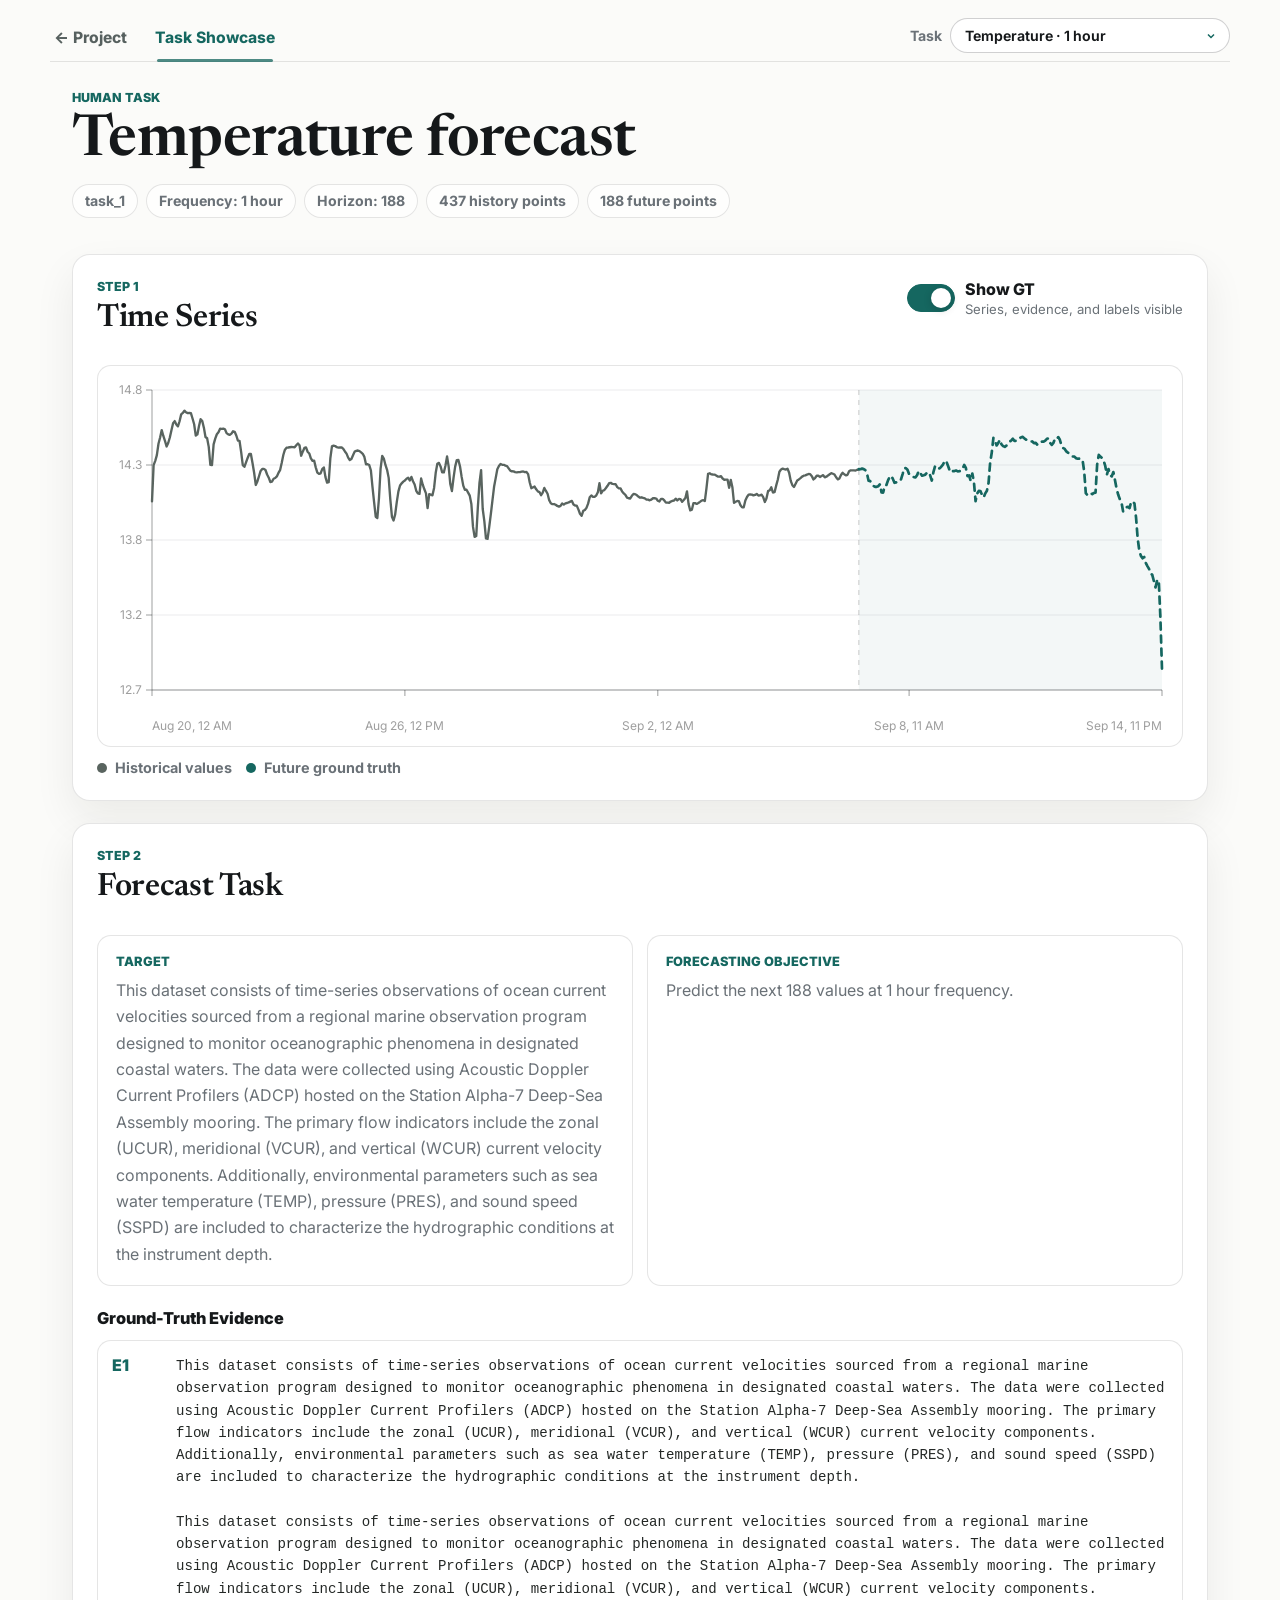
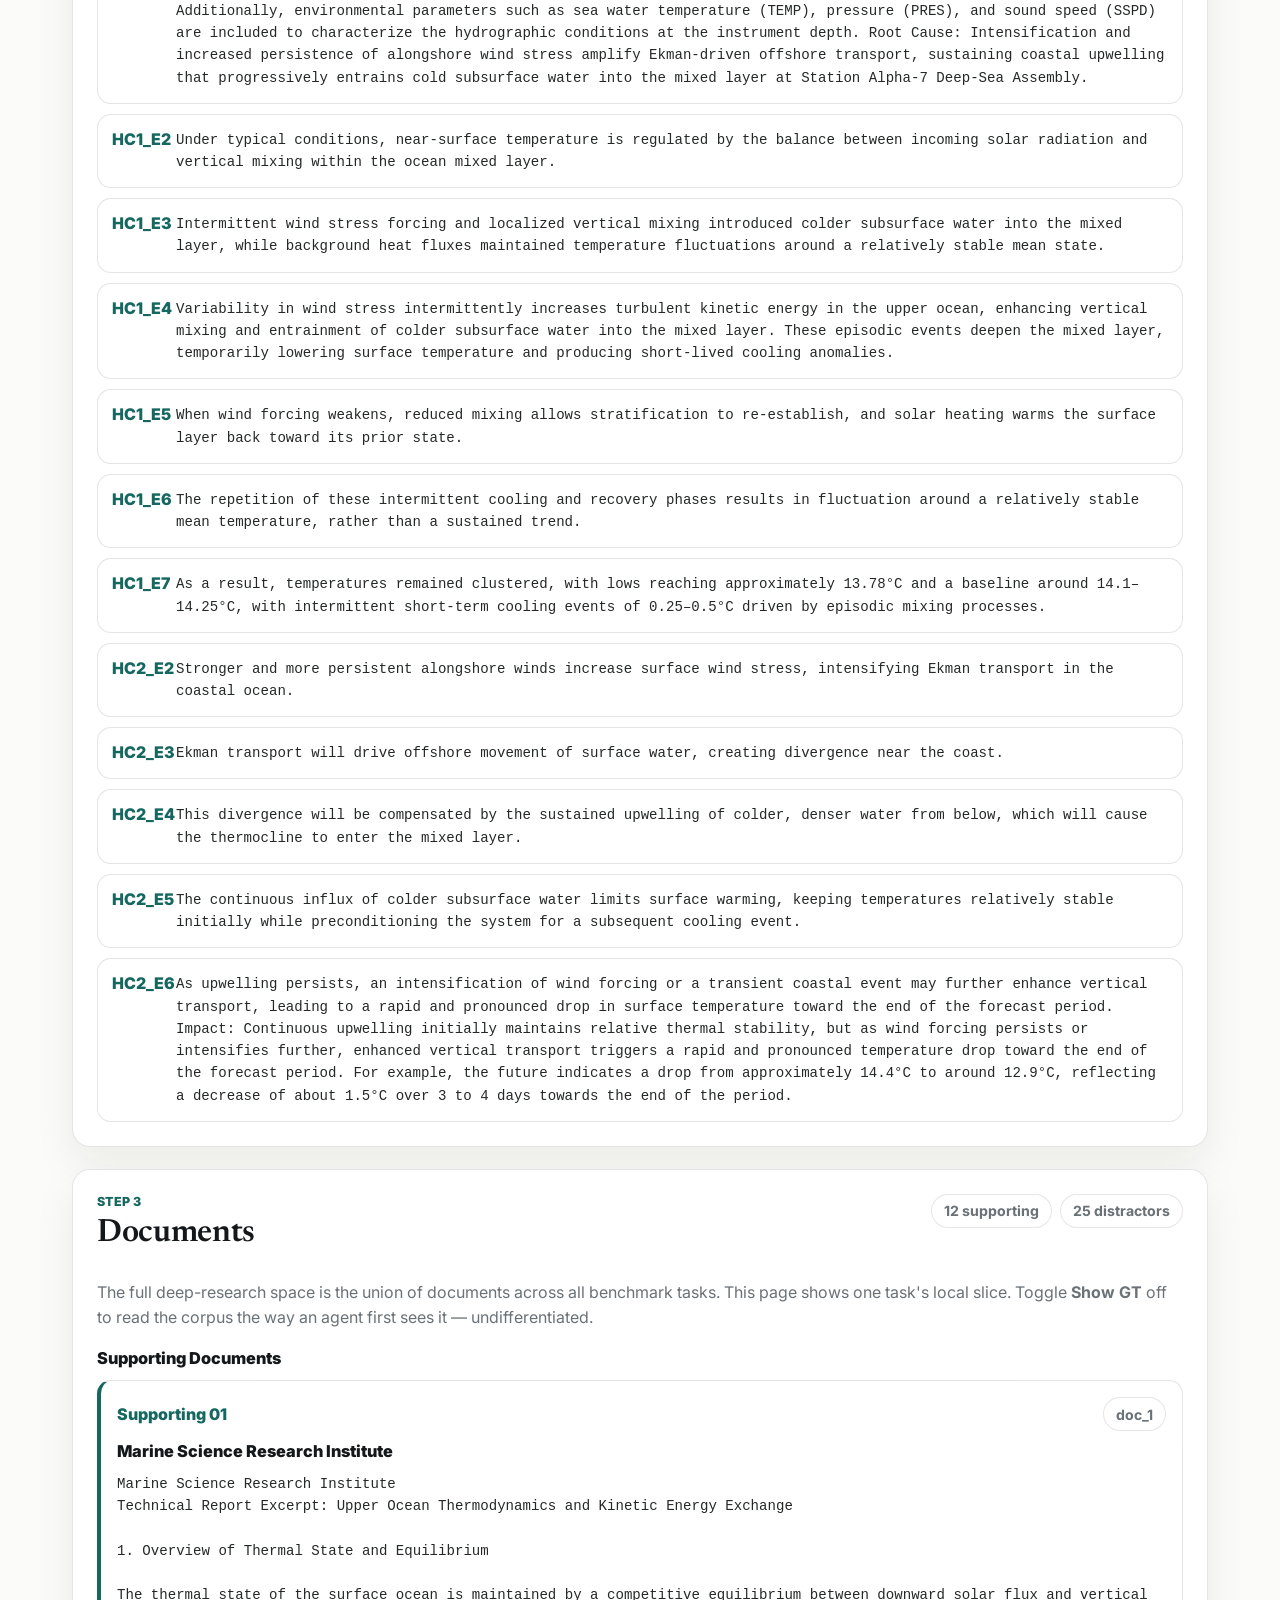
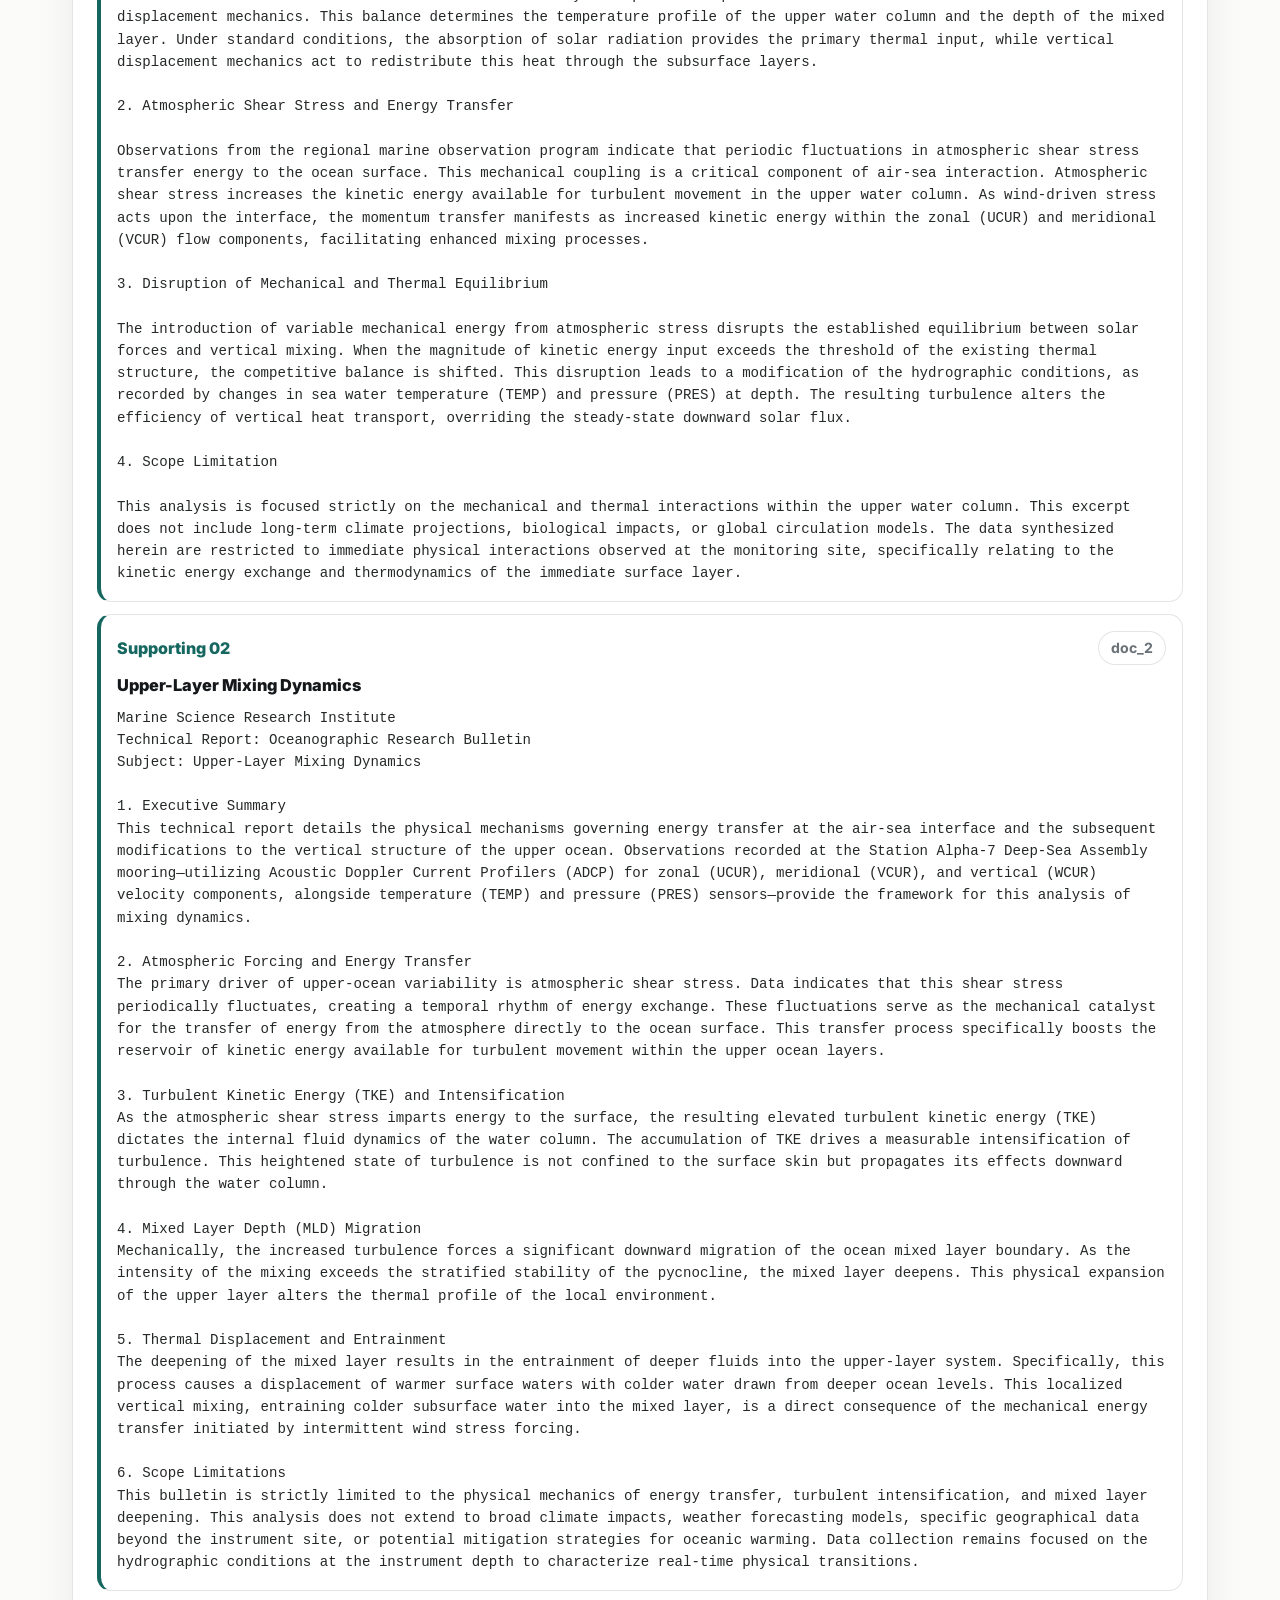
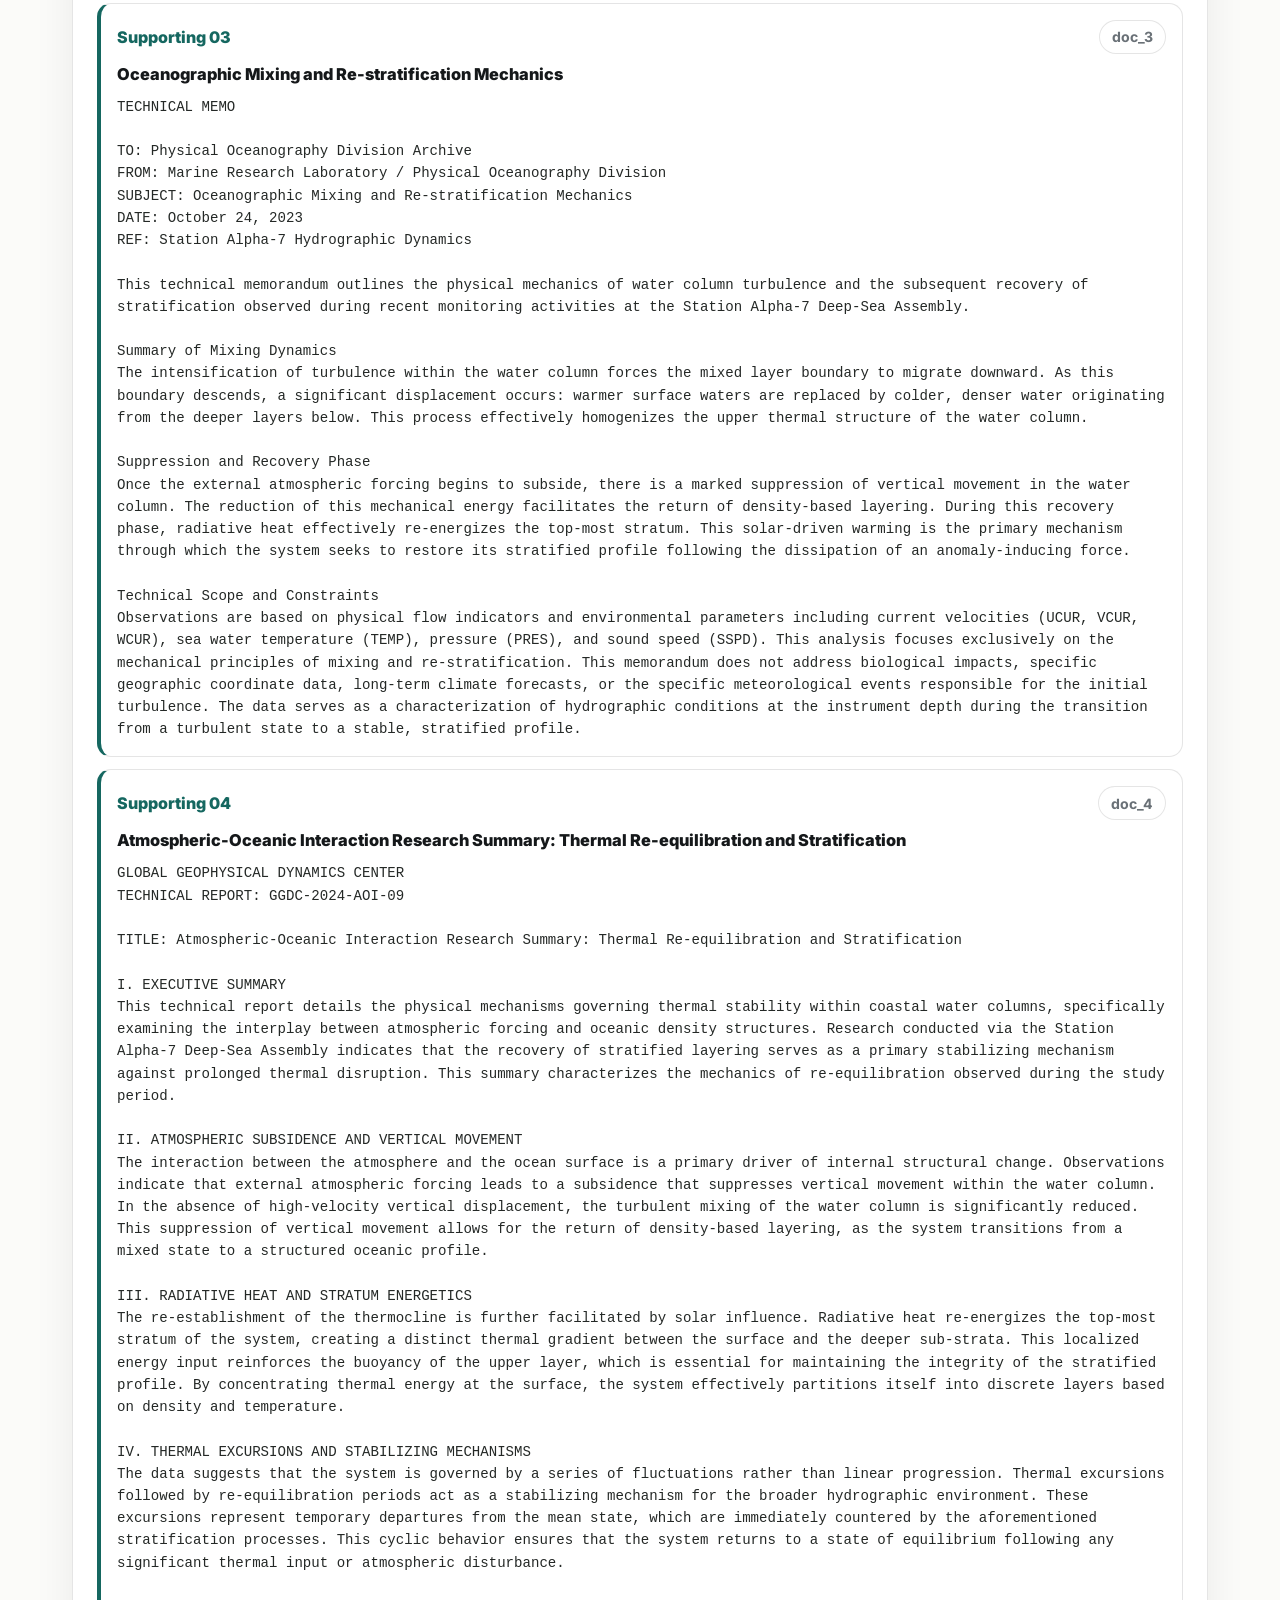
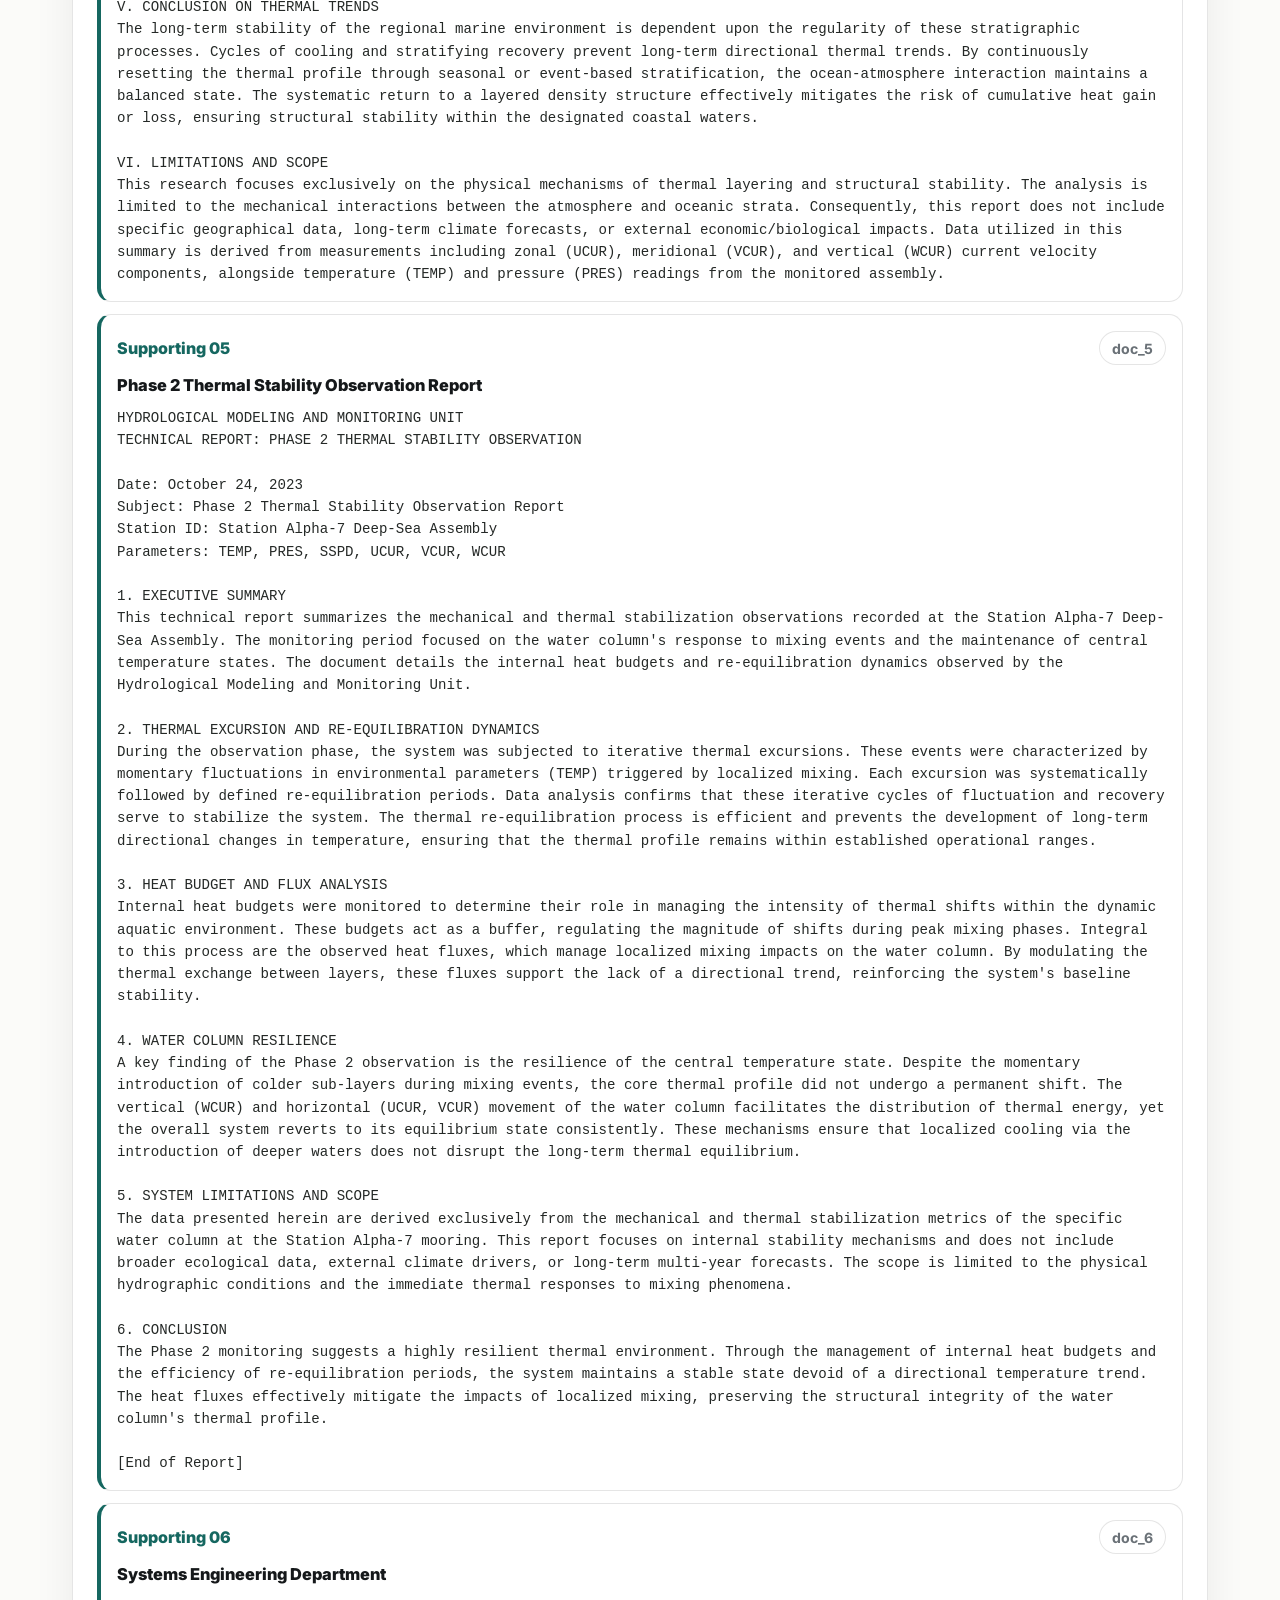
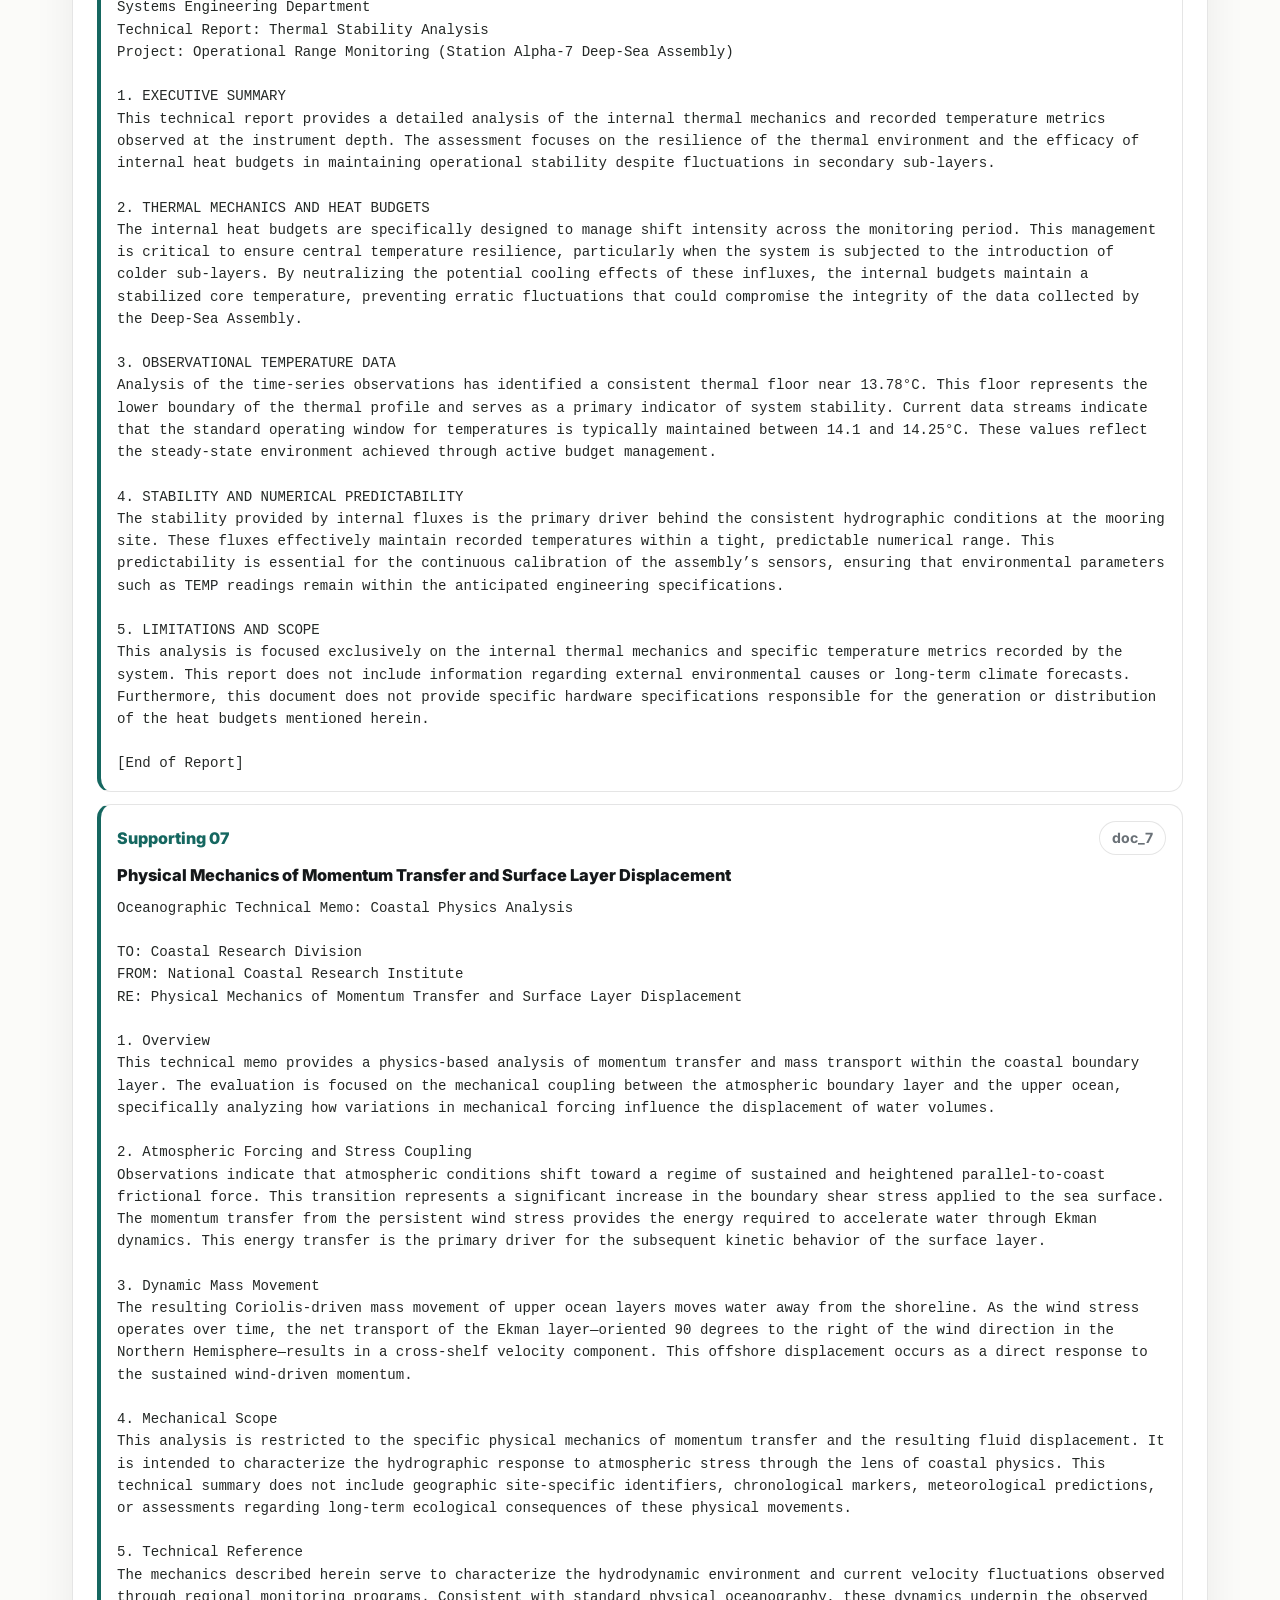
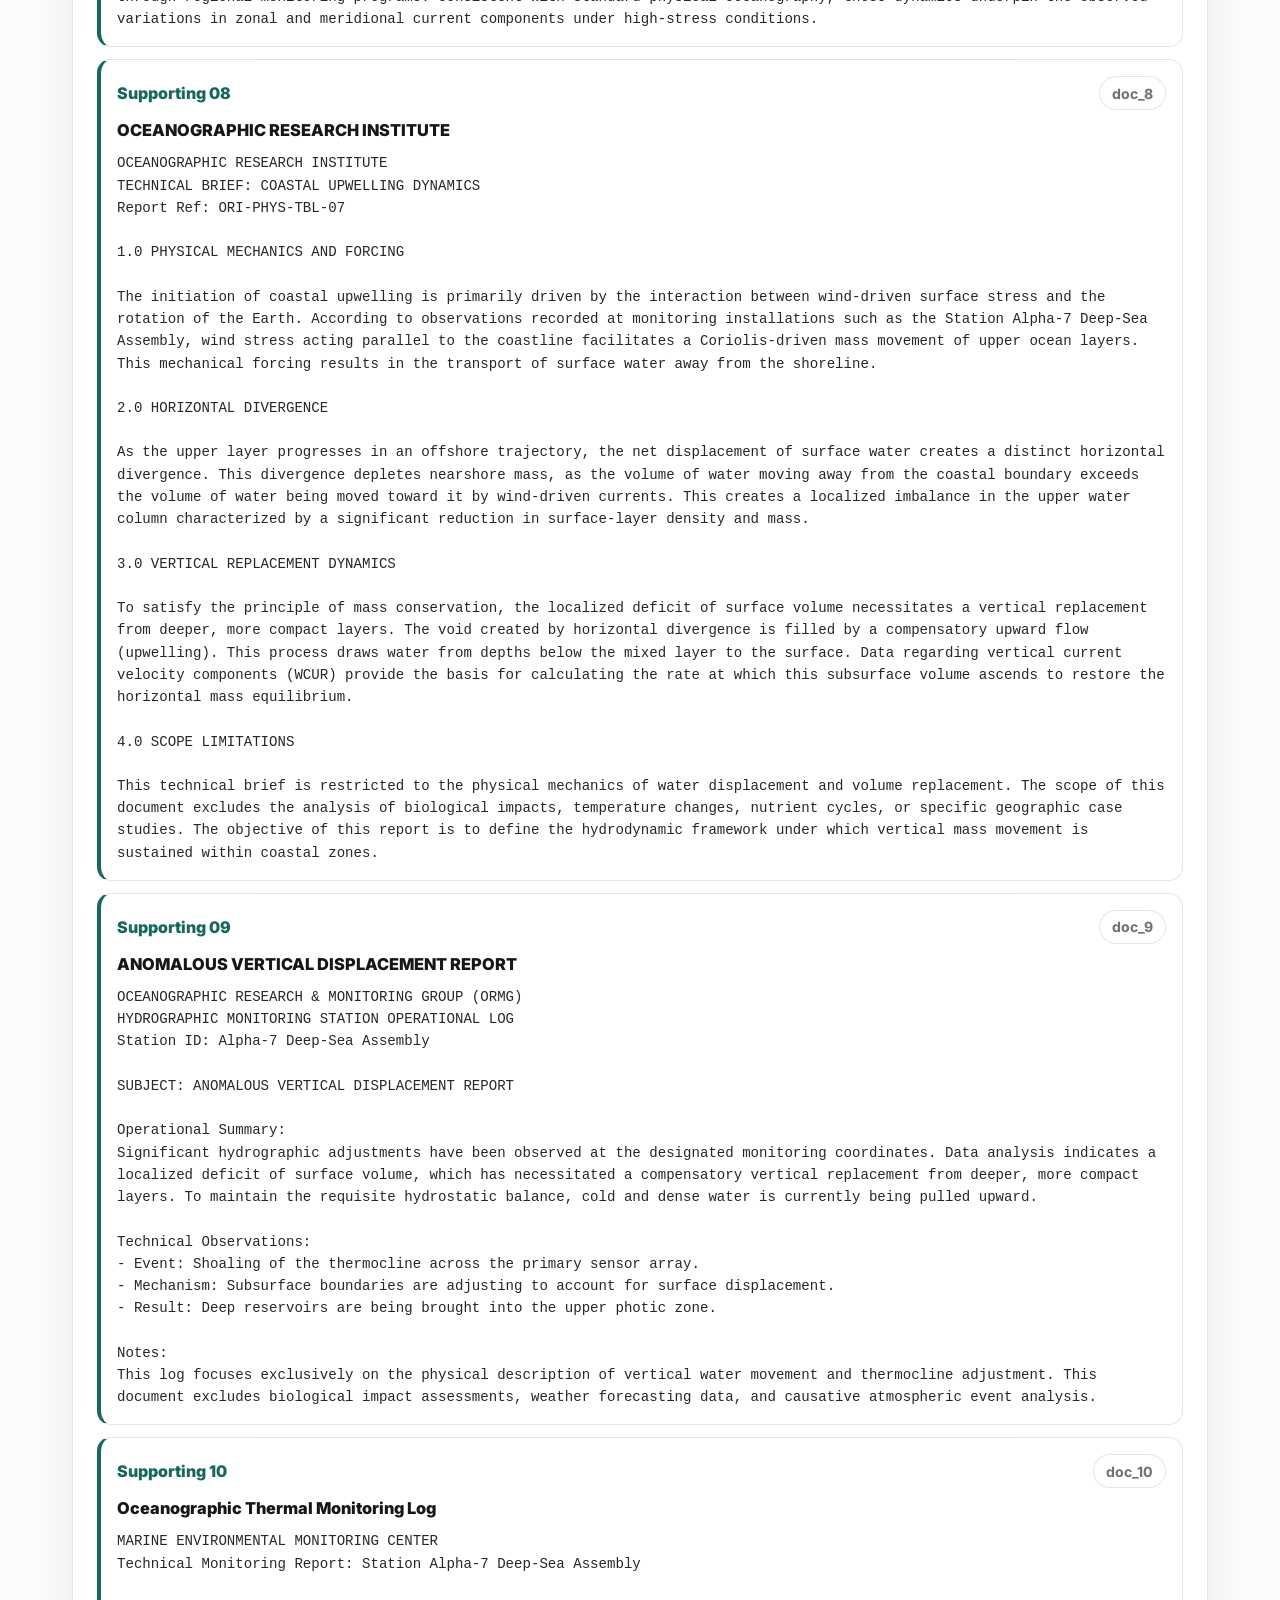
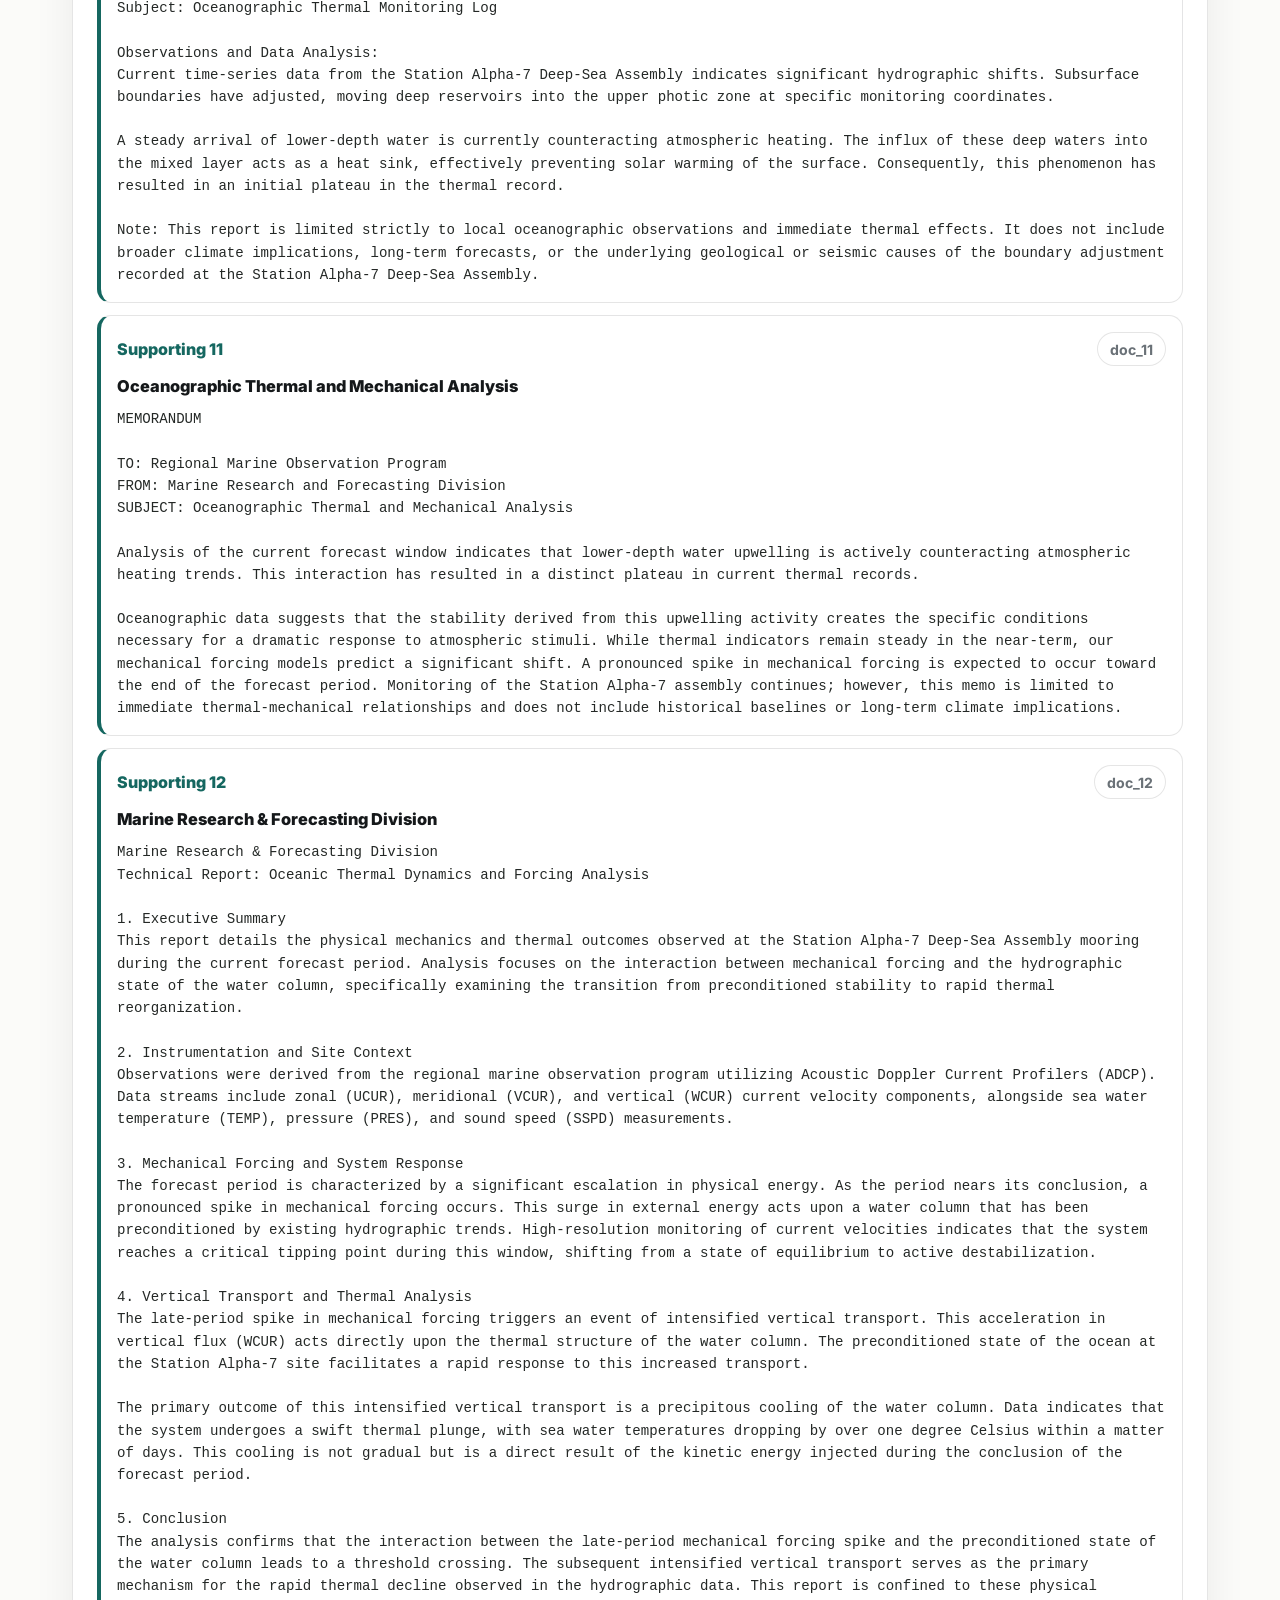
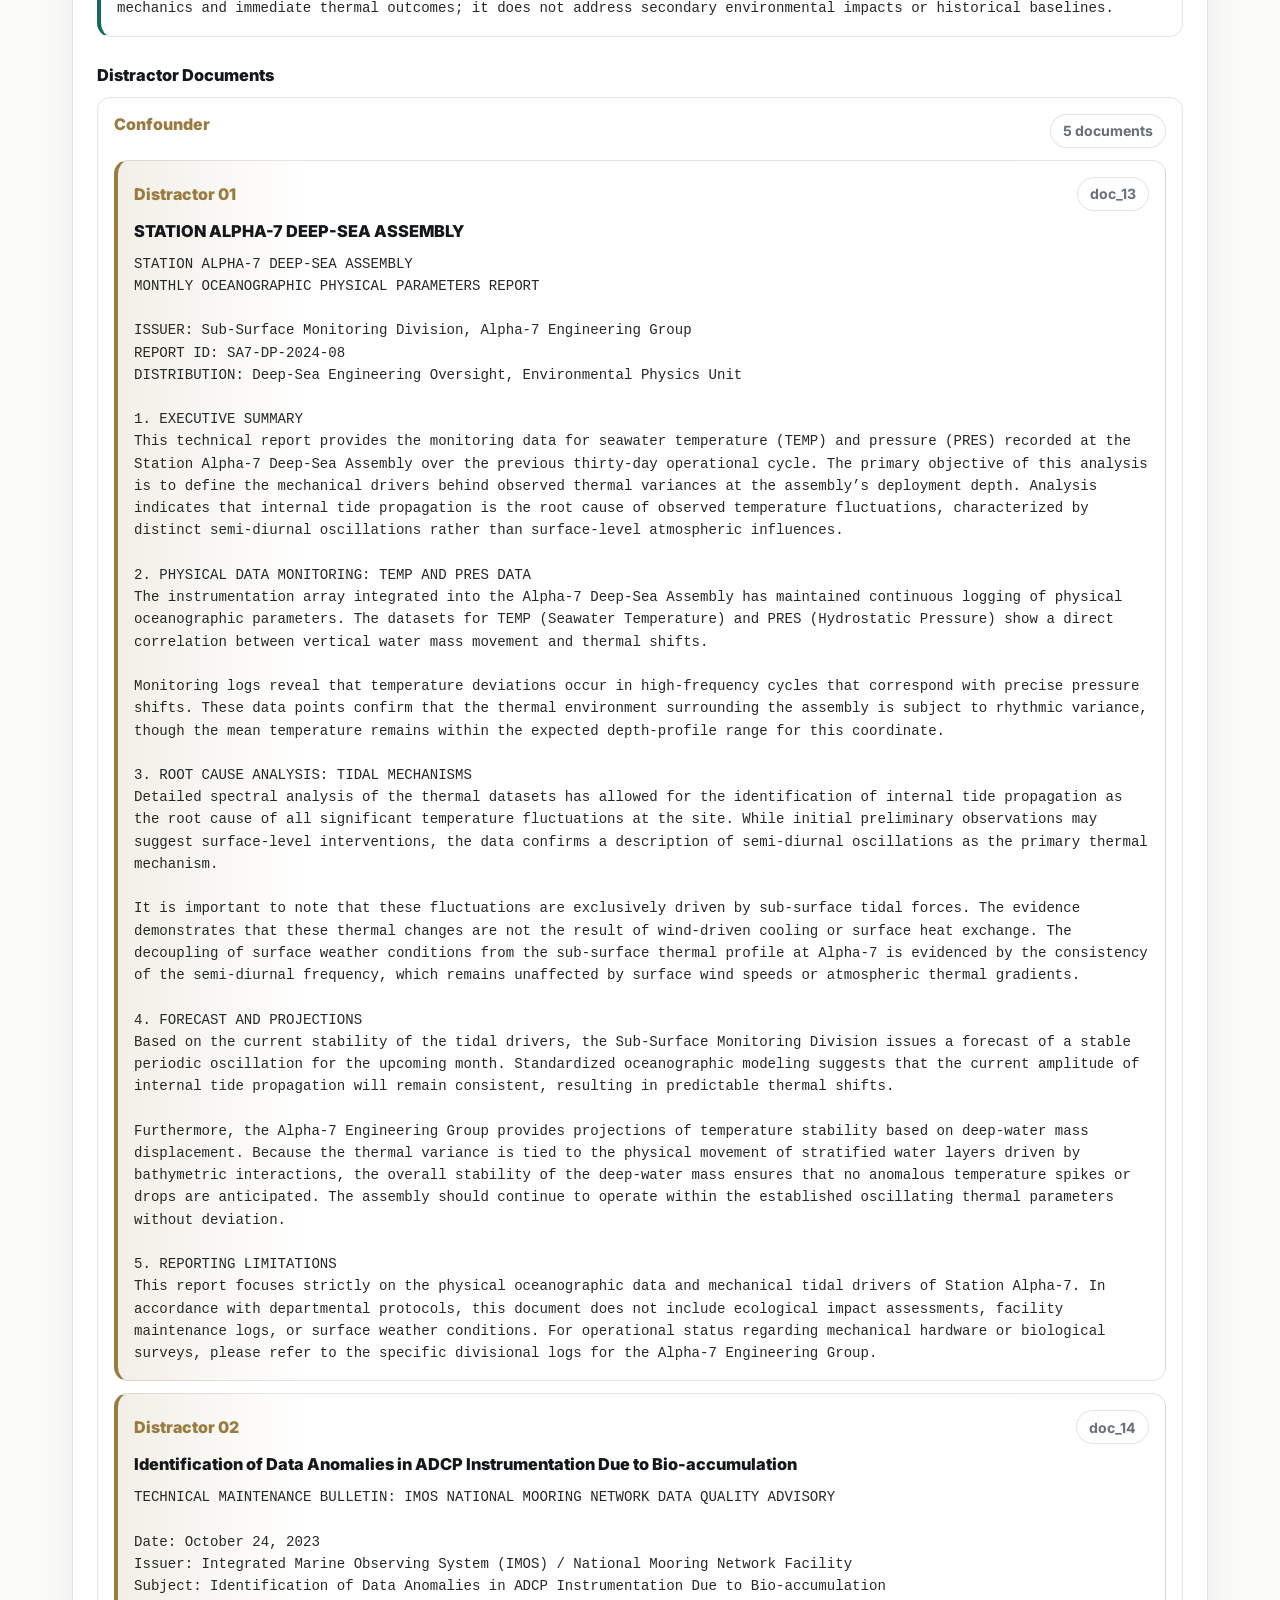
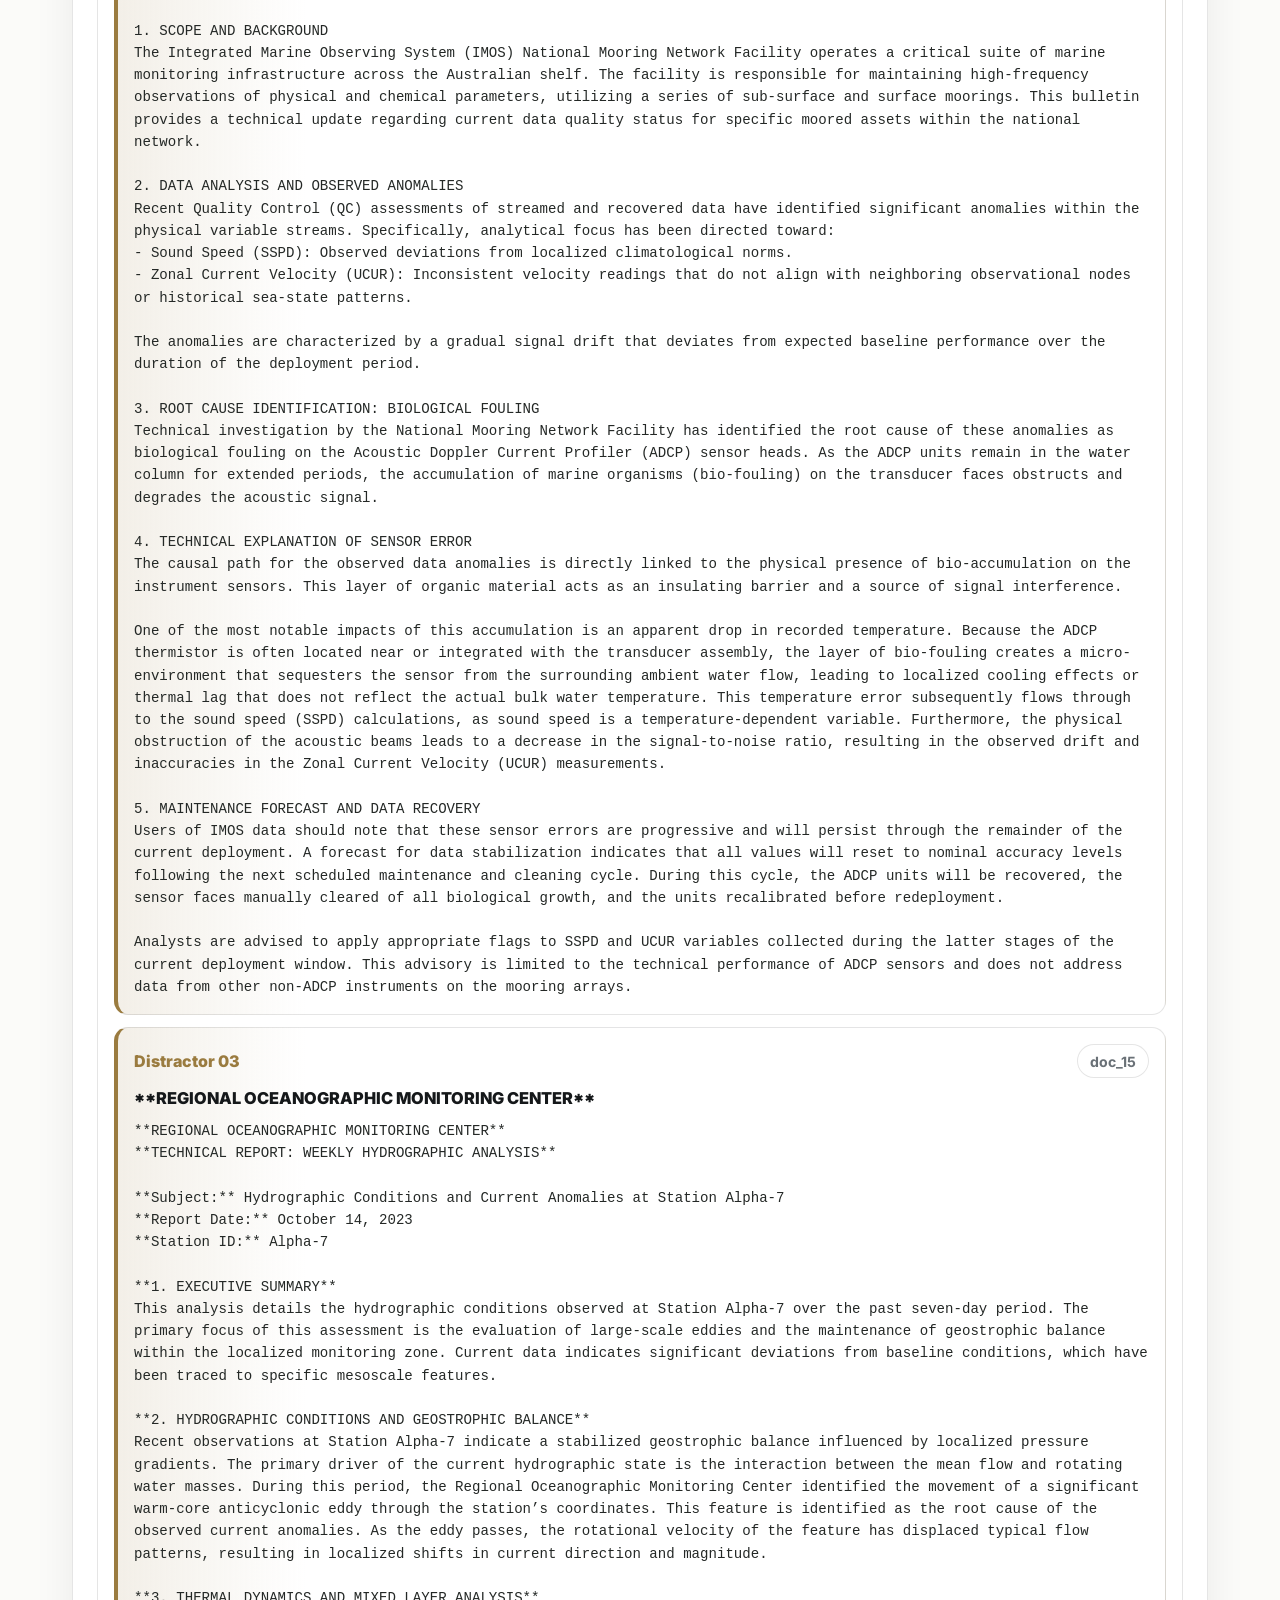
==== docs/showcase/index.html @ 5b346755 "Initial public release: benchmark sample, project page, and docs Dr-CiK: A Testbed for Foresight-Dri" ====
<!doctype html>
<html lang="en">
  <head>
    <meta charset="utf-8" />
    <meta name="viewport" content="width=device-width, initial-scale=1" />
    <title>Task Showcase — Dr-CiK</title>
    <link rel="preconnect" href="https://fonts.googleapis.com" />
    <link rel="preconnect" href="https://fonts.gstatic.com" crossorigin />
    <link
      href="https://fonts.googleapis.com/css2?family=Inter:wght@400;500;600;700;800&family=Newsreader:opsz,wght@6..72,400;6..72,500;6..72,600&display=swap"
      rel="stylesheet"
    />
    <link rel="stylesheet" href="static/css/task_showcase.css" />
  </head>
  <body>
    <div class="sc-shell">
      <header class="sc-tabs-wrap">
        <nav class="sc-nav" aria-label="Showcase navigation">
          <a class="sc-nav-link" href="../index.html">← Project</a>
          <a class="sc-nav-link active" href="index.html">Task Showcase</a>
          <span class="sc-nav-spacer"></span>
          <label class="sc-picker">
            <span>Task</span>
            <select id="task-picker" aria-label="Choose a task"></select>
          </label>
        </nav>
      </header>

      <main class="sc-main">
        <section class="sc-page-intro">
          <div>
            <p class="sc-kicker-line" id="task-origin">Example task</p>
            <h1 id="task-title">Forecast</h1>
            <div class="sc-chip-row" id="task-chips"></div>
          </div>
        </section>

        <section class="sc-section">
          <div class="sc-section-header">
            <div>
              <div class="sc-kicker-line">Step 1</div>
              <h2>Time Series</h2>
            </div>
            <label class="sc-switch-label" for="show-gt-toggle">
              <input class="sc-switch-input" id="show-gt-toggle" type="checkbox" checked />
              <span class="sc-switch-track" aria-hidden="true"></span>
              <span class="sc-switch-copy">
                <span class="sc-switch-title" id="show-gt-title">Show GT</span>
                <span class="sc-switch-subtitle" id="show-gt-subtitle">Series, evidence, and labels visible</span>
              </span>
            </label>
          </div>
          <div class="sc-chart-wrap">
            <div class="sc-chart" id="task-series-chart"></div>
            <div class="sc-chart-legend">
              <span class="sc-legend-item"><span class="sc-legend-dot history"></span>Historical values</span>
              <span class="sc-legend-item" data-future-legend><span class="sc-legend-dot future"></span>Future ground truth</span>
            </div>
          </div>
        </section>

        <section class="sc-section">
          <div class="sc-section-header">
            <div>
              <div class="sc-kicker-line">Step 2</div>
              <h2>Forecast Task</h2>
            </div>
          </div>
          <div class="sc-description">
            <div class="sc-description-grid" id="task-context"></div>
            <div class="sc-gt-block" id="gt-evidence-block">
              <h3 class="sc-doc-section-title">Ground-Truth Evidence</h3>
              <div class="sc-gt-evidence-list" id="gt-evidence-list"></div>
            </div>
          </div>
        </section>

        <section class="sc-section">
          <div class="sc-section-header">
            <div>
              <div class="sc-kicker-line">Step 3</div>
              <h2>Documents</h2>
            </div>
            <div class="sc-chip-row" id="document-counts"></div>
          </div>
          <p class="sc-doc-space-note">
            The full deep-research space is the union of documents across all benchmark tasks. This
            page shows one task's local slice. Toggle <strong>Show GT</strong> off to read the corpus
            the way an agent first sees it — undifferentiated.
          </p>
          <div id="documents-view"></div>
        </section>
      </main>
    </div>

    <!-- task data registry (offline-friendly: each file registers into window.DRCIK_SHOWCASE) -->
    <script src="data/manifest.js"></script>
    <script src="data/task_1.js"></script>
    <script src="data/task_110.js"></script>
    <script src="data/task_42.js"></script>
    <script src="data/task_201.js"></script>
    <script src="data/task_19.js"></script>
    <script src="static/js/task_showcase.js"></script>
  </body>
</html>
---- docs/showcase/static/css/task_showcase.css ----
:root {
  --sc-bg: #fbfbf9;
  --sc-bg-soft: #f4f3ee;
  --sc-panel: #ffffff;
  --sc-panel-strong: #ffffff;
  --sc-panel-alt: rgba(244, 243, 238, 0.9);
  --sc-ink: #15181a;
  --sc-muted: #6a7177;
  --sc-line: rgba(21, 24, 26, 0.11);
  --sc-line-strong: rgba(21, 24, 26, 0.20);
  --sc-accent: #156760;
  --sc-accent-soft: rgba(21, 103, 96, 0.10);
  --sc-distractor: #9a7b3f;
  --sc-distractor-soft: rgba(154, 123, 63, 0.12);
  --sc-history: #59645f;
  --sc-future: #156760;
  --sc-axis: rgba(23, 25, 24, 0.42);
  --sc-shadow: 0 18px 42px rgba(31, 28, 21, 0.07);
  --sc-radius-lg: 18px;
  --sc-radius-md: 14px;
  --sc-radius-sm: 10px;
  --sc-max: 1180px;
}

* {
  box-sizing: border-box;
}

[hidden] {
  display: none !important;
}

body {
  margin: 0;
  color: var(--sc-ink);
  font-family: Inter, ui-sans-serif, system-ui, -apple-system, BlinkMacSystemFont, "Segoe UI", sans-serif;
  background: var(--sc-bg);
  -webkit-font-smoothing: antialiased;
}

a {
  color: inherit;
  text-decoration: none;
}

button,
input {
  font: inherit;
}

.sc-shell {
  min-height: 100vh;
}

.sc-tabs-wrap {
  padding: 18px 22px 0;
}

.sc-nav {
  max-width: var(--sc-max);
  margin: 0 auto;
  display: flex;
  gap: 20px;
  border-bottom: 1px solid var(--sc-line);
}

.sc-nav-link {
  position: relative;
  padding: 10px 4px 14px;
  color: rgba(34, 47, 46, 0.76);
  font-size: 0.98rem;
  font-weight: 760;
}

.sc-nav-link.active {
  color: var(--sc-accent);
}

.sc-nav-link.active::after {
  content: "";
  position: absolute;
  left: 6px;
  right: 6px;
  bottom: -1px;
  height: 3px;
  border-radius: 999px;
  background: rgba(30, 107, 100, 0.78);
}

.sc-main {
  max-width: var(--sc-max);
  margin: 0 auto;
  padding: 28px 22px 72px;
}

.sc-page-intro {
  margin-bottom: 36px;
}

.sc-return-link {
  display: inline-flex;
  width: 36px;
  height: 36px;
  align-items: center;
  justify-content: center;
  margin-bottom: 14px;
  border: 1px solid var(--sc-line);
  border-radius: 999px;
  background: rgba(255, 255, 255, 0.72);
  color: var(--sc-accent);
  font-weight: 800;
}

h1,
h2,
h3,
p {
  margin-top: 0;
}

h1,
h2 {
  margin-bottom: 12px;
  letter-spacing: -0.01em;
  font-family: "Newsreader", Georgia, "Times New Roman", serif;
  font-weight: 600;
}

h1 {
  font-size: clamp(2.4rem, 5vw, 3.6rem);
  line-height: 1.02;
}

h2 {
  font-size: 2rem;
  line-height: 1.05;
}

/* showcase nav: spacer + task picker */
.sc-nav-spacer { flex: 1; }
.sc-picker {
  display: inline-flex;
  align-items: center;
  gap: 8px;
  padding-bottom: 8px;
  color: var(--sc-muted);
  font-size: 0.88rem;
  font-weight: 700;
}
.sc-picker select {
  appearance: none;
  -webkit-appearance: none;
  border: 1px solid var(--sc-line-strong);
  border-radius: 999px;
  background: var(--sc-panel-strong)
    url("data:image/svg+xml,%3Csvg xmlns='http://www.w3.org/2000/svg' width='12' height='12' viewBox='0 0 24 24' fill='none' stroke='%23156760' stroke-width='3'%3E%3Cpath d='M6 9l6 6 6-6'/%3E%3C/svg%3E")
    no-repeat right 12px center;
  padding: 8px 34px 8px 14px;
  color: var(--sc-ink);
  font: inherit;
  font-weight: 650;
  cursor: pointer;
  max-width: 280px;
}
.sc-picker select:hover { border-color: var(--sc-accent); }

.sc-kicker-line {
  margin-bottom: 8px;
  color: var(--sc-accent);
  font-size: 0.78rem;
  font-weight: 850;
  letter-spacing: 0;
  text-transform: uppercase;
}

.sc-chip-row {
  display: flex;
  flex-wrap: wrap;
  gap: 8px;
}

.sc-chip {
  display: inline-flex;
  min-height: 34px;
  align-items: center;
  justify-content: center;
  border: 1px solid var(--sc-line);
  border-radius: 999px;
  background: rgba(255, 255, 255, 0.68);
  padding: 0 12px;
  color: var(--sc-muted);
  font-size: 0.88rem;
  font-weight: 720;
}

.sc-section {
  margin-top: 22px;
  border: 1px solid var(--sc-line);
  border-radius: var(--sc-radius-lg);
  background: var(--sc-panel);
  box-shadow: var(--sc-shadow);
  padding: 24px;
}

.sc-section-header {
  display: flex;
  justify-content: space-between;
  align-items: flex-start;
  gap: 20px;
  margin-bottom: 18px;
}

.sc-switch-label {
  display: flex;
  gap: 10px;
  align-items: center;
  cursor: pointer;
  user-select: none;
}

.sc-switch-input {
  position: absolute;
  opacity: 0;
}

.sc-switch-track {
  width: 48px;
  height: 28px;
  border-radius: 999px;
  border: 1px solid var(--sc-line-strong);
  background: #d7d9d4;
  position: relative;
  flex: 0 0 auto;
}

.sc-switch-track::after {
  content: "";
  position: absolute;
  top: 3px;
  left: 3px;
  width: 20px;
  height: 20px;
  border-radius: 999px;
  background: #ffffff;
  box-shadow: 0 2px 8px rgba(0, 0, 0, 0.16);
  transition: transform 160ms ease;
}

.sc-switch-input:checked + .sc-switch-track {
  background: var(--sc-accent);
  border-color: var(--sc-accent);
}

.sc-switch-input:checked + .sc-switch-track::after {
  transform: translateX(20px);
}

.sc-switch-copy {
  display: grid;
  gap: 2px;
}

.sc-switch-title {
  font-weight: 800;
}

.sc-switch-subtitle {
  color: var(--sc-muted);
  font-size: 0.82rem;
}

.sc-chart-wrap {
  display: grid;
  gap: 12px;
}

.sc-chart {
  min-height: 380px;
  border: 1px solid var(--sc-line);
  border-radius: var(--sc-radius-md);
  background: var(--sc-panel-strong);
  position: relative;
  overflow: hidden;
}

.sc-chart svg {
  display: block;
  width: 100%;
  height: auto;
}

.sc-chart-tooltip {
  position: absolute;
  pointer-events: none;
  z-index: 2;
  border: 1px solid var(--sc-line);
  border-radius: var(--sc-radius-sm);
  background: rgba(255, 255, 255, 0.96);
  padding: 8px 10px;
  color: var(--sc-ink);
  font-size: 0.82rem;
  box-shadow: 0 12px 28px rgba(31, 28, 21, 0.12);
}

.sc-chart-legend {
  display: flex;
  flex-wrap: wrap;
  gap: 14px;
  color: var(--sc-muted);
  font-size: 0.9rem;
  font-weight: 700;
}

.sc-legend-item {
  display: inline-flex;
  align-items: center;
  gap: 8px;
}

.sc-legend-dot {
  display: inline-block;
  width: 10px;
  height: 10px;
  border-radius: 999px;
}

.sc-legend-dot.history {
  background: var(--sc-history);
}

.sc-legend-dot.future {
  background: var(--sc-future);
}

.sc-description {
  display: grid;
  gap: 22px;
}

.sc-description-grid {
  display: grid;
  grid-template-columns: repeat(2, minmax(0, 1fr));
  gap: 14px;
}

.sc-description-block,
.sc-gt-evidence-item,
.sc-doc-card,
.sc-distractor-group {
  border: 1px solid var(--sc-line);
  border-radius: var(--sc-radius-md);
  background: var(--sc-panel-strong);
}

.sc-description-block {
  padding: 18px;
}

.sc-description-label,
.sc-doc-section-title,
.sc-doc-meta-label,
.sc-gt-evidence-id,
.sc-distractor-group-label {
  font-weight: 850;
}

.sc-description-label {
  margin-bottom: 8px;
  color: var(--sc-accent);
  font-size: 0.8rem;
  letter-spacing: 0;
  text-transform: uppercase;
}

.sc-description-block p {
  margin-bottom: 0;
  color: var(--sc-muted);
  line-height: 1.65;
}

.sc-doc-section-title {
  margin-bottom: 12px;
  font-size: 1.02rem;
}

.sc-gt-evidence-list {
  display: grid;
  gap: 10px;
}

.sc-gt-evidence-item {
  display: grid;
  grid-template-columns: 52px minmax(0, 1fr);
  gap: 12px;
  padding: 14px;
}

.sc-gt-evidence-id {
  color: var(--sc-accent);
}

.sc-doc-space-note {
  margin: 0 0 18px;
  color: var(--sc-muted);
  line-height: 1.55;
}

.sc-doc-stack {
  display: grid;
  gap: 12px;
}

.sc-doc-card {
  padding: 16px;
}

.sc-doc-card-supporting {
  border-left: 4px solid var(--sc-accent);
}

.sc-doc-card-distractor {
  border-left: 4px solid var(--sc-distractor);
  background: linear-gradient(90deg, var(--sc-distractor-soft), var(--sc-panel-strong) 18%);
}

.sc-doc-meta {
  display: flex;
  align-items: center;
  justify-content: space-between;
  gap: 12px;
  margin-bottom: 10px;
}

.sc-doc-meta-label {
  color: var(--sc-accent);
}

.sc-doc-card-distractor .sc-doc-meta-label,
.sc-distractor-group-label {
  color: var(--sc-distractor);
}

.sc-doc-content {
  color: #242826;
  font-family: ui-monospace, SFMono-Regular, Menlo, Consolas, "Liberation Mono", monospace;
  font-size: 0.88rem;
  line-height: 1.58;
  white-space: pre-wrap;
  overflow-wrap: anywhere;
}

.sc-distractor-wall {
  display: grid;
  gap: 16px;
}

.sc-distractor-group {
  padding: 16px;
  background: rgba(255, 255, 255, 0.58);
}

.sc-distractor-group-head {
  display: flex;
  justify-content: space-between;
  gap: 14px;
  align-items: flex-start;
  margin-bottom: 12px;
}

.sc-empty {
  border: 1px dashed var(--sc-line-strong);
  border-radius: var(--sc-radius-md);
  padding: 18px;
  color: var(--sc-muted);
}

@media (max-width: 760px) {
  .sc-tabs-wrap,
  .sc-main {
    padding-left: 14px;
    padding-right: 14px;
  }

  .sc-section {
    padding: 18px;
  }

  .sc-section-header,
  .sc-description-grid {
    grid-template-columns: 1fr;
    flex-direction: column;
  }

  .sc-gt-evidence-item {
    grid-template-columns: 1fr;
  }

  h1 {
    font-size: 2.8rem;
  }

  h2 {
    font-size: 1.72rem;
  }
}
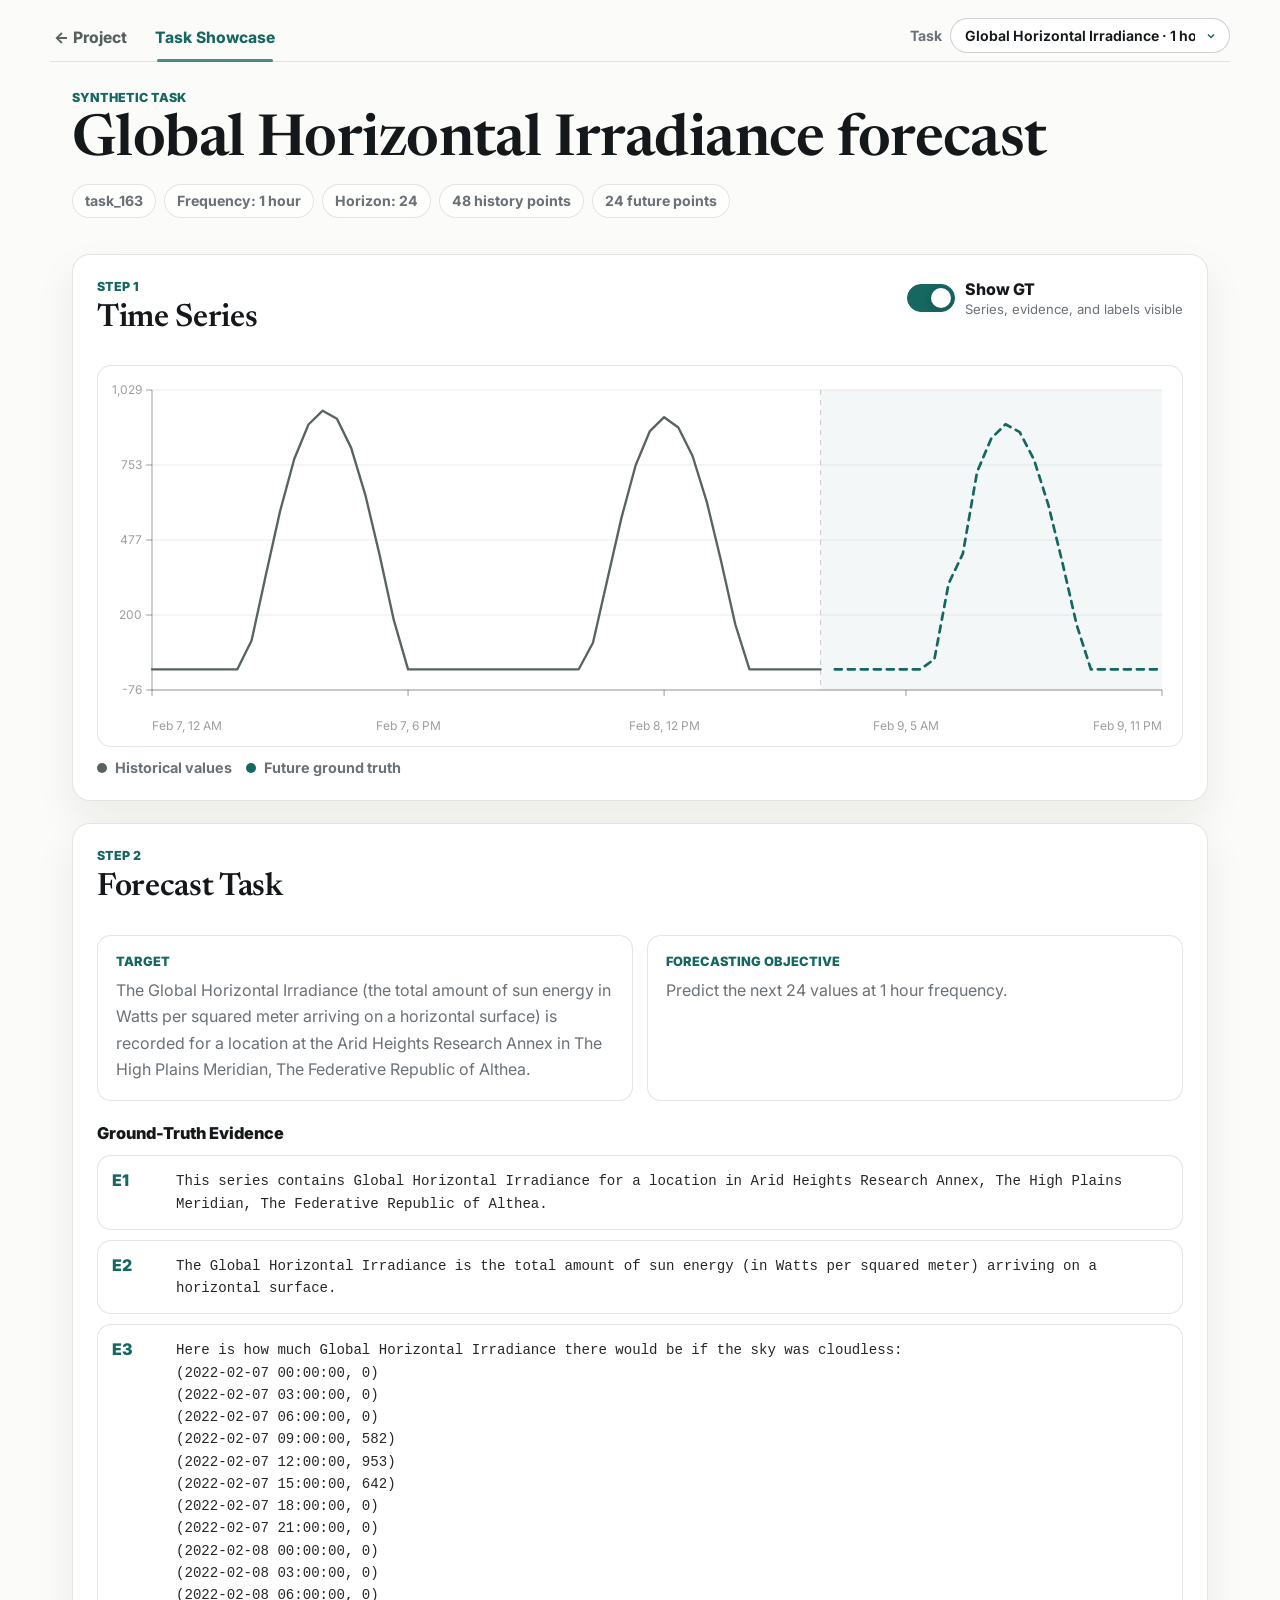
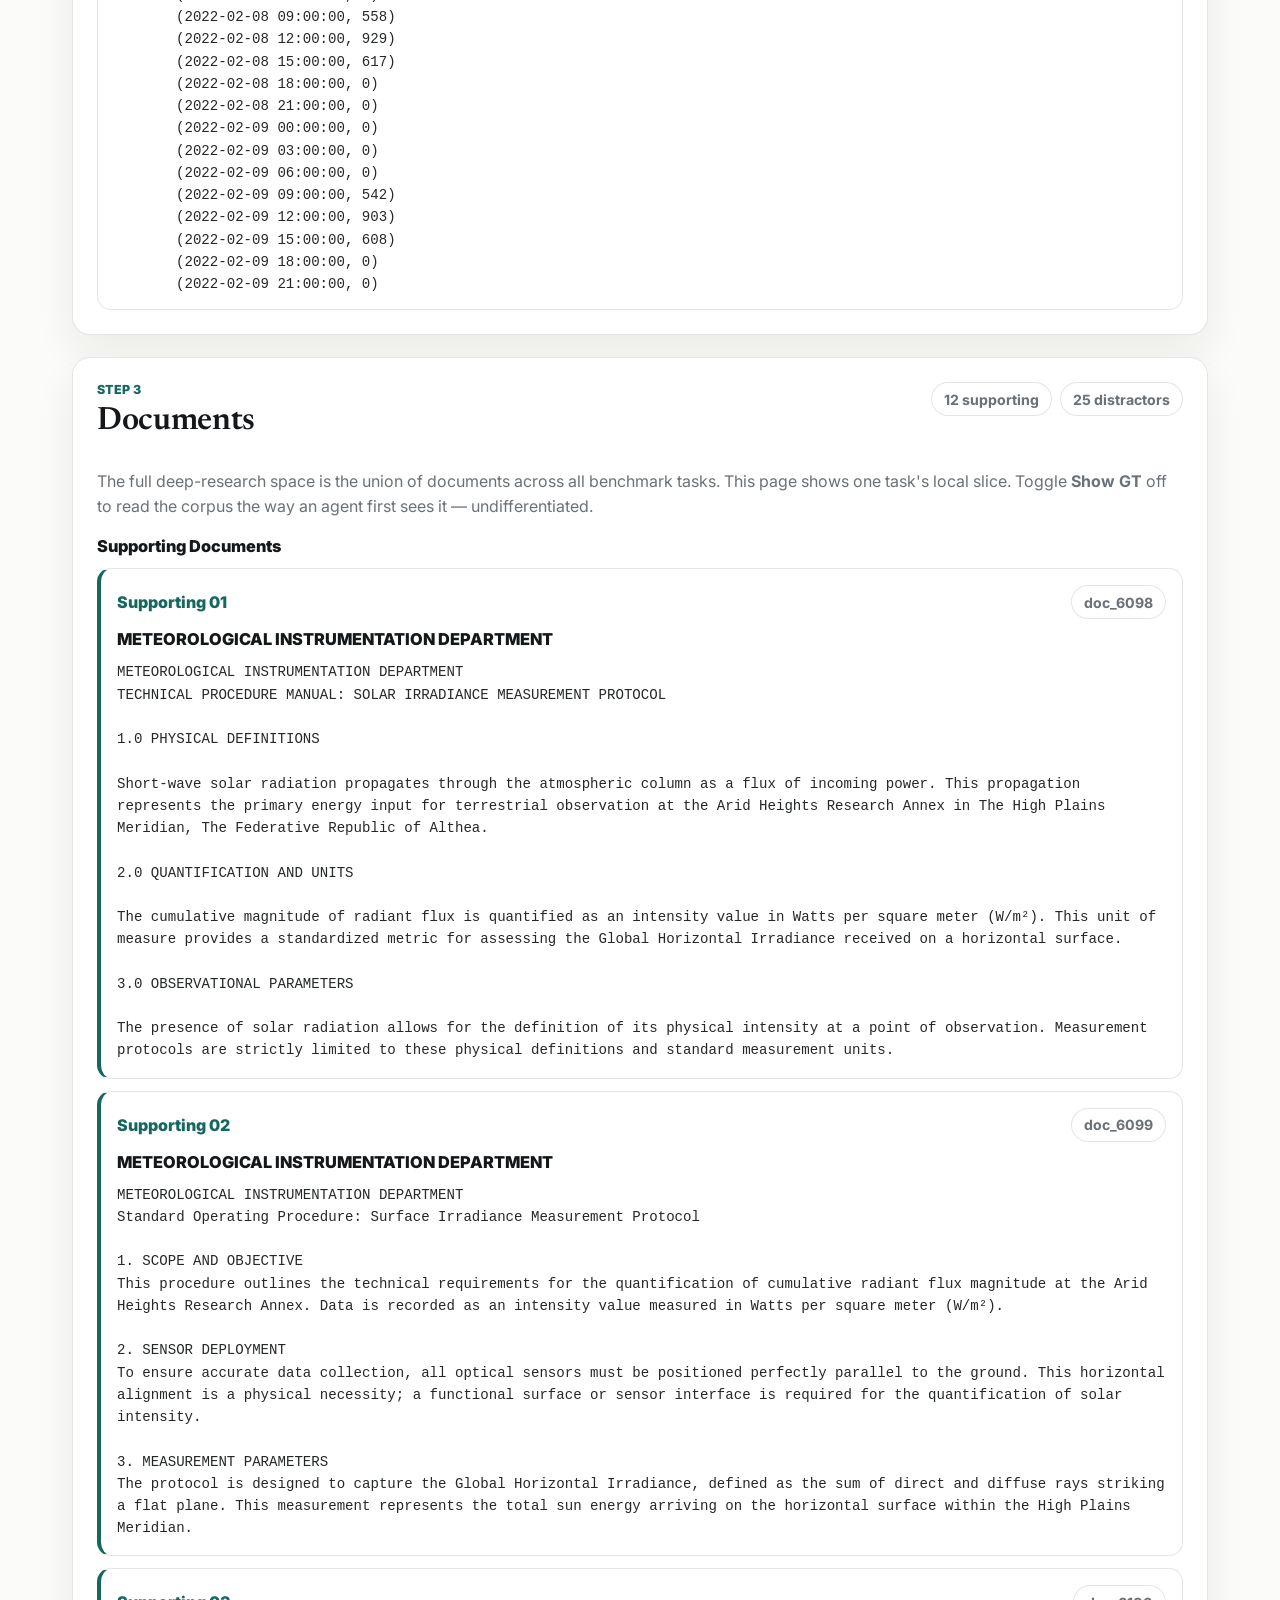
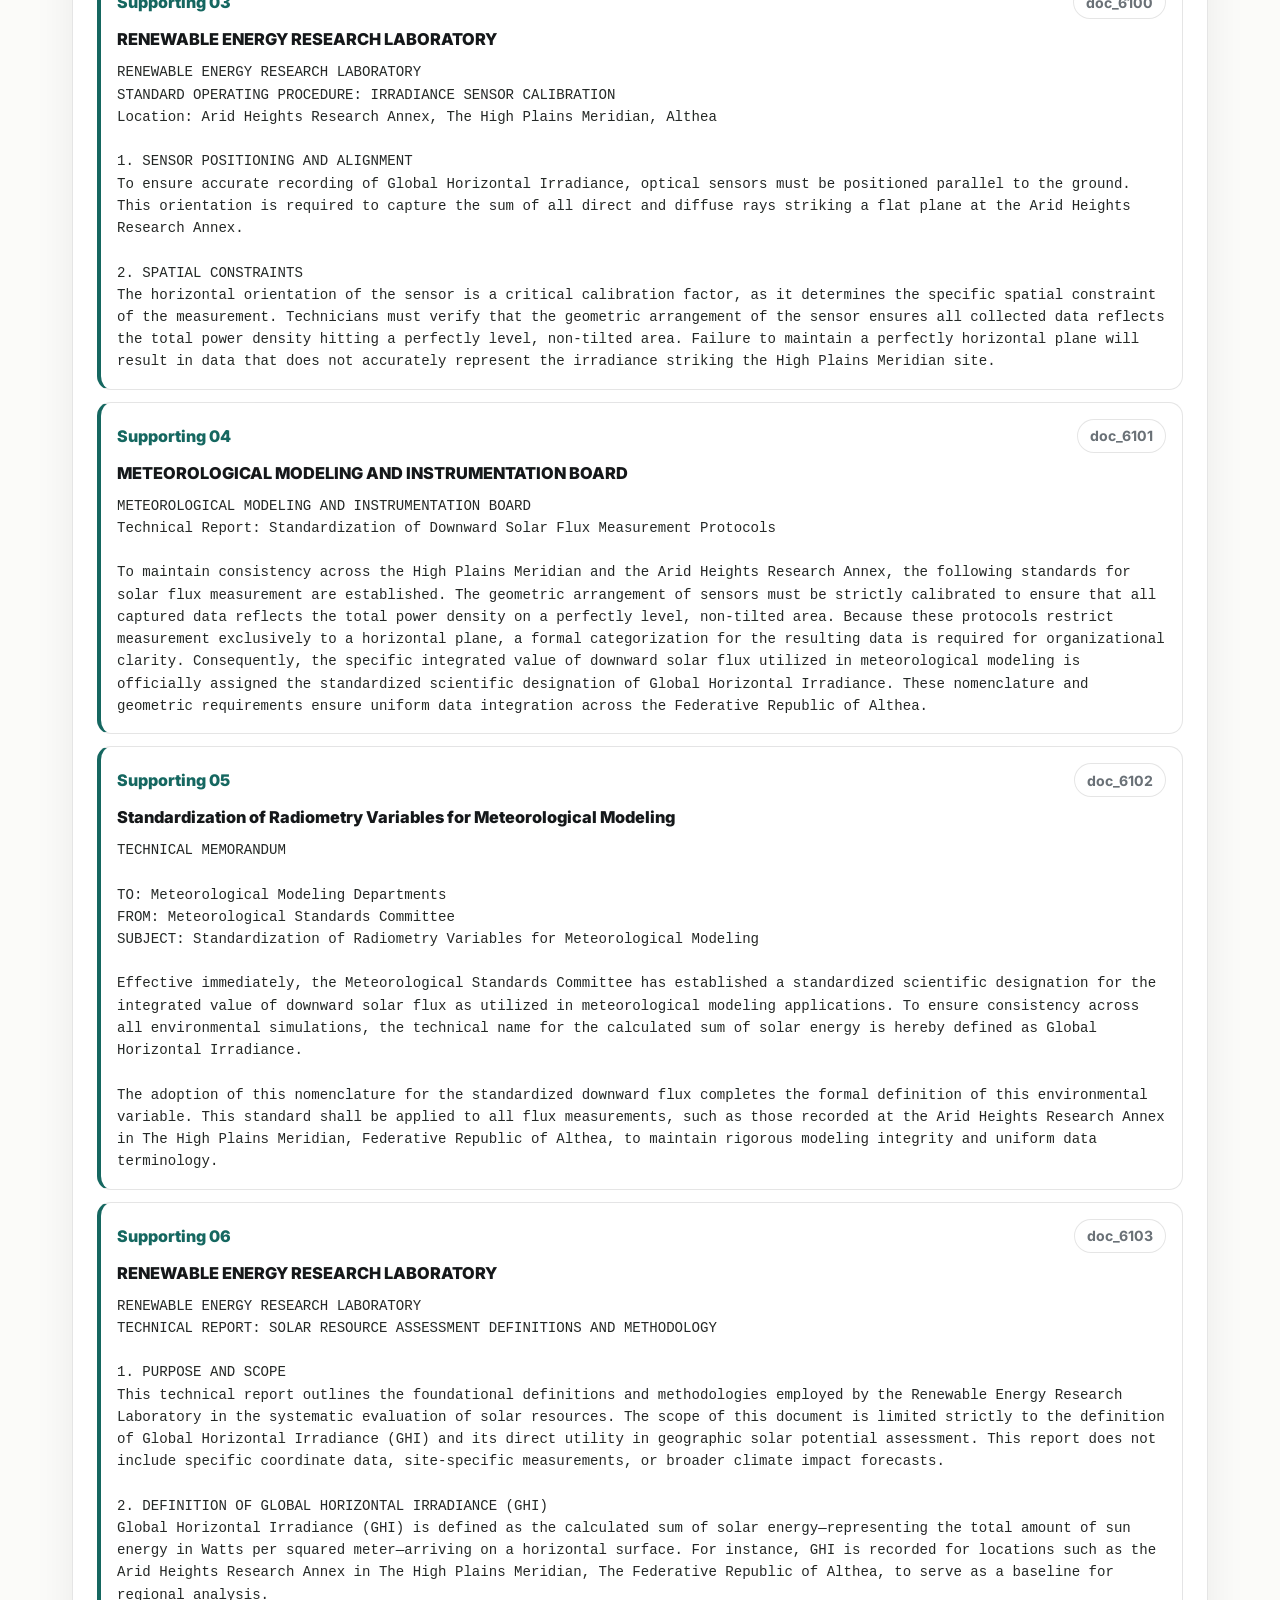
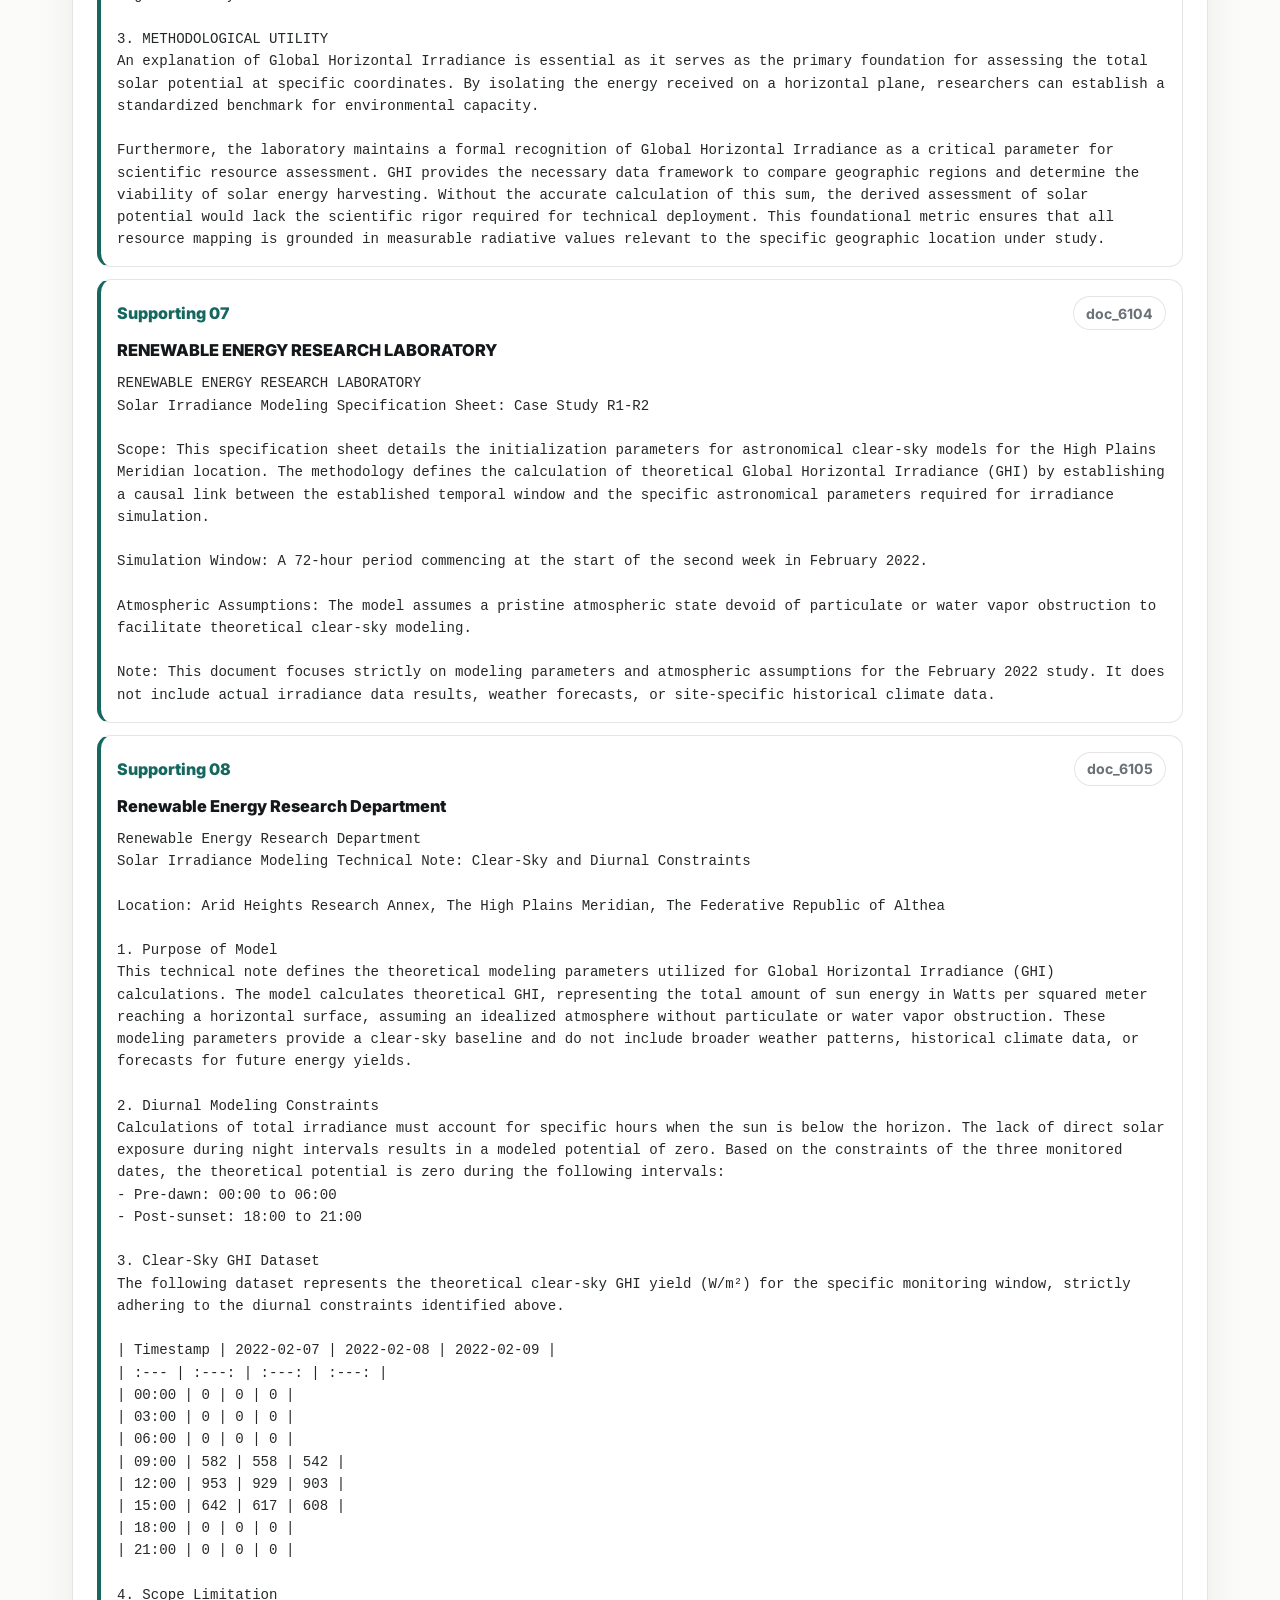
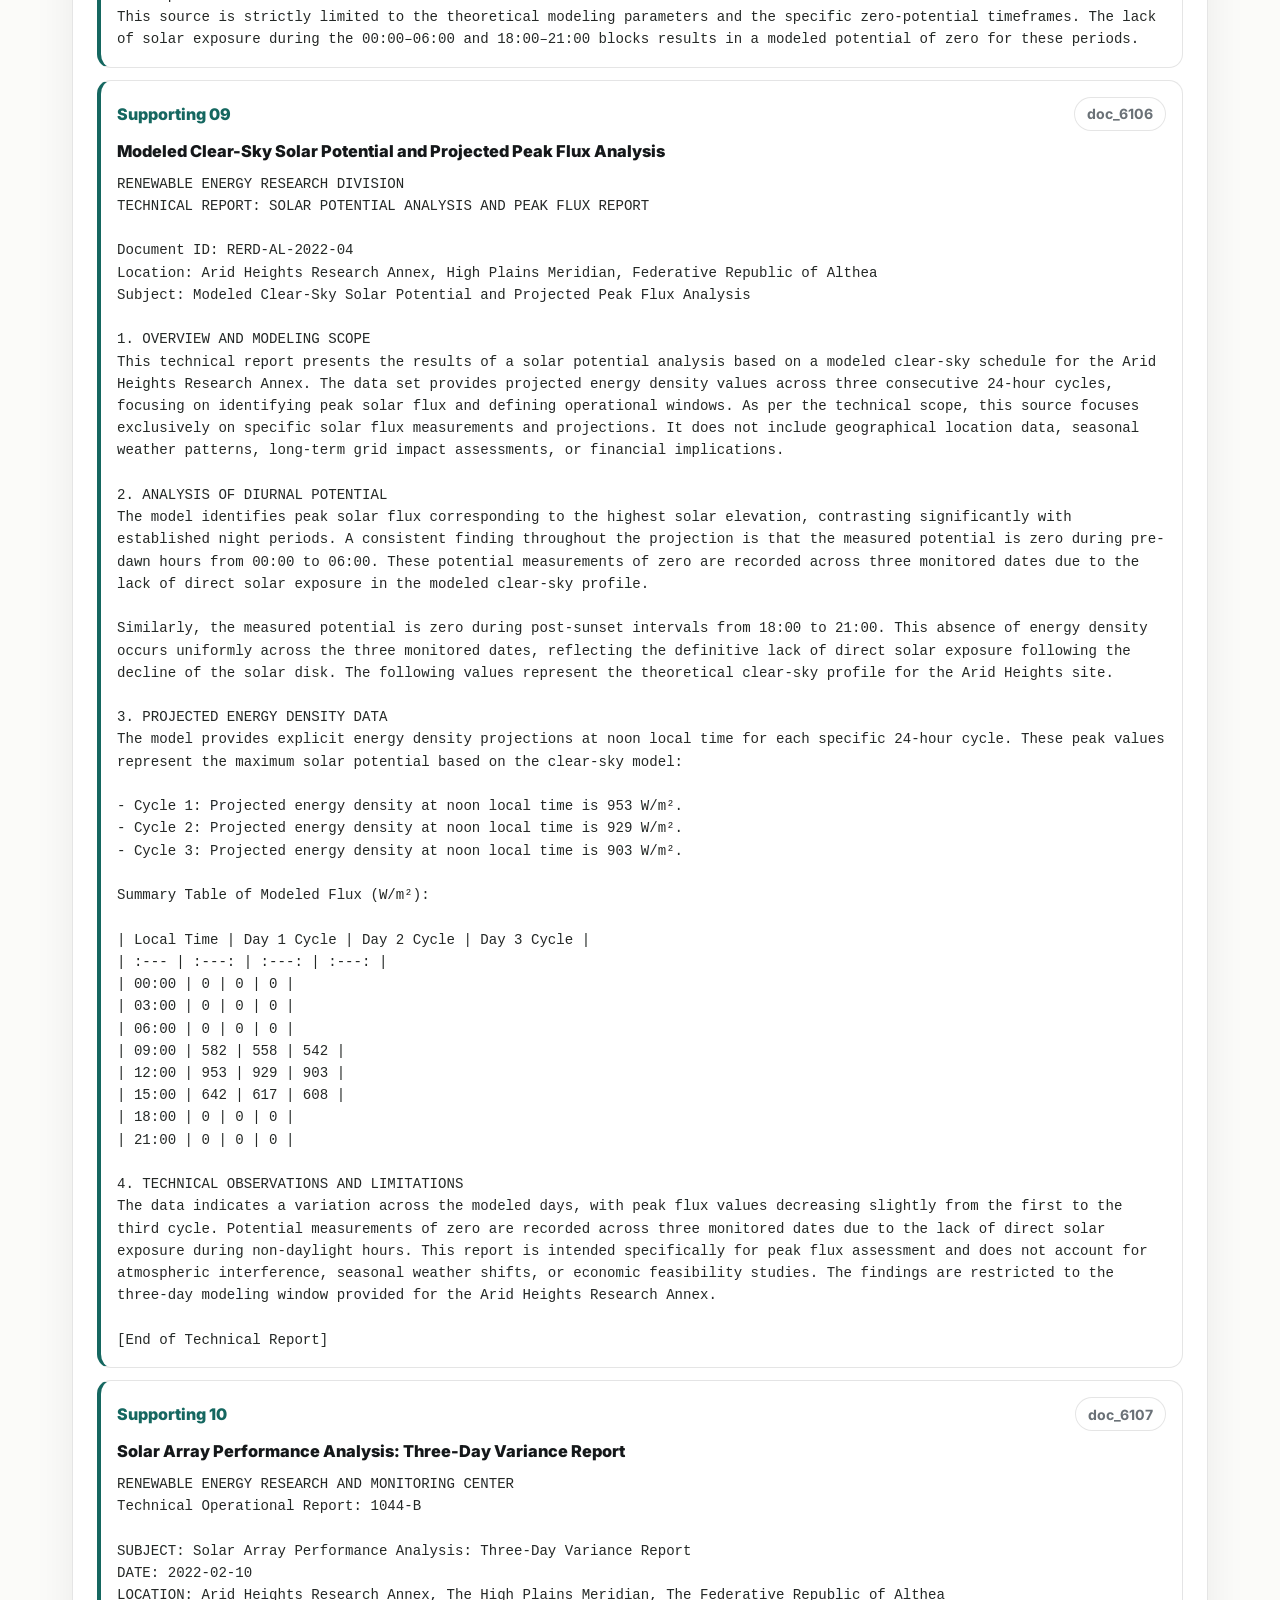
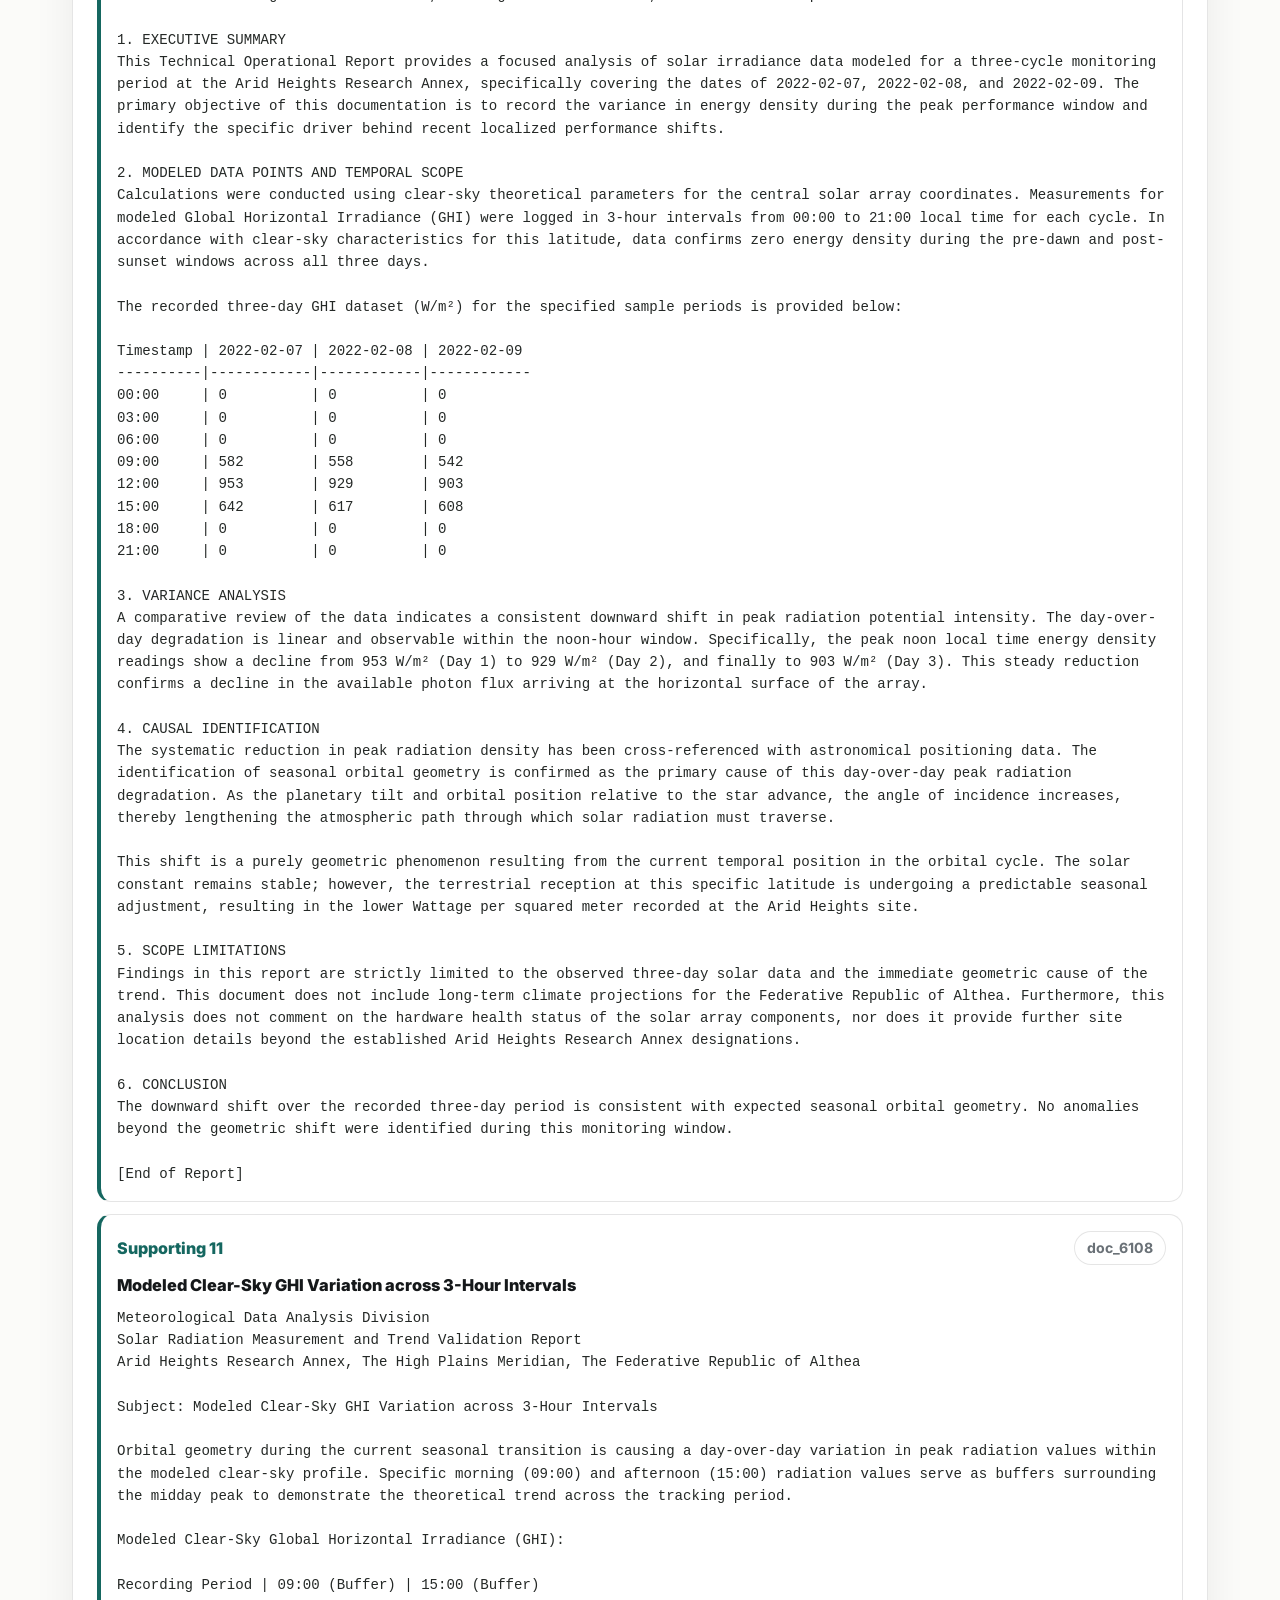
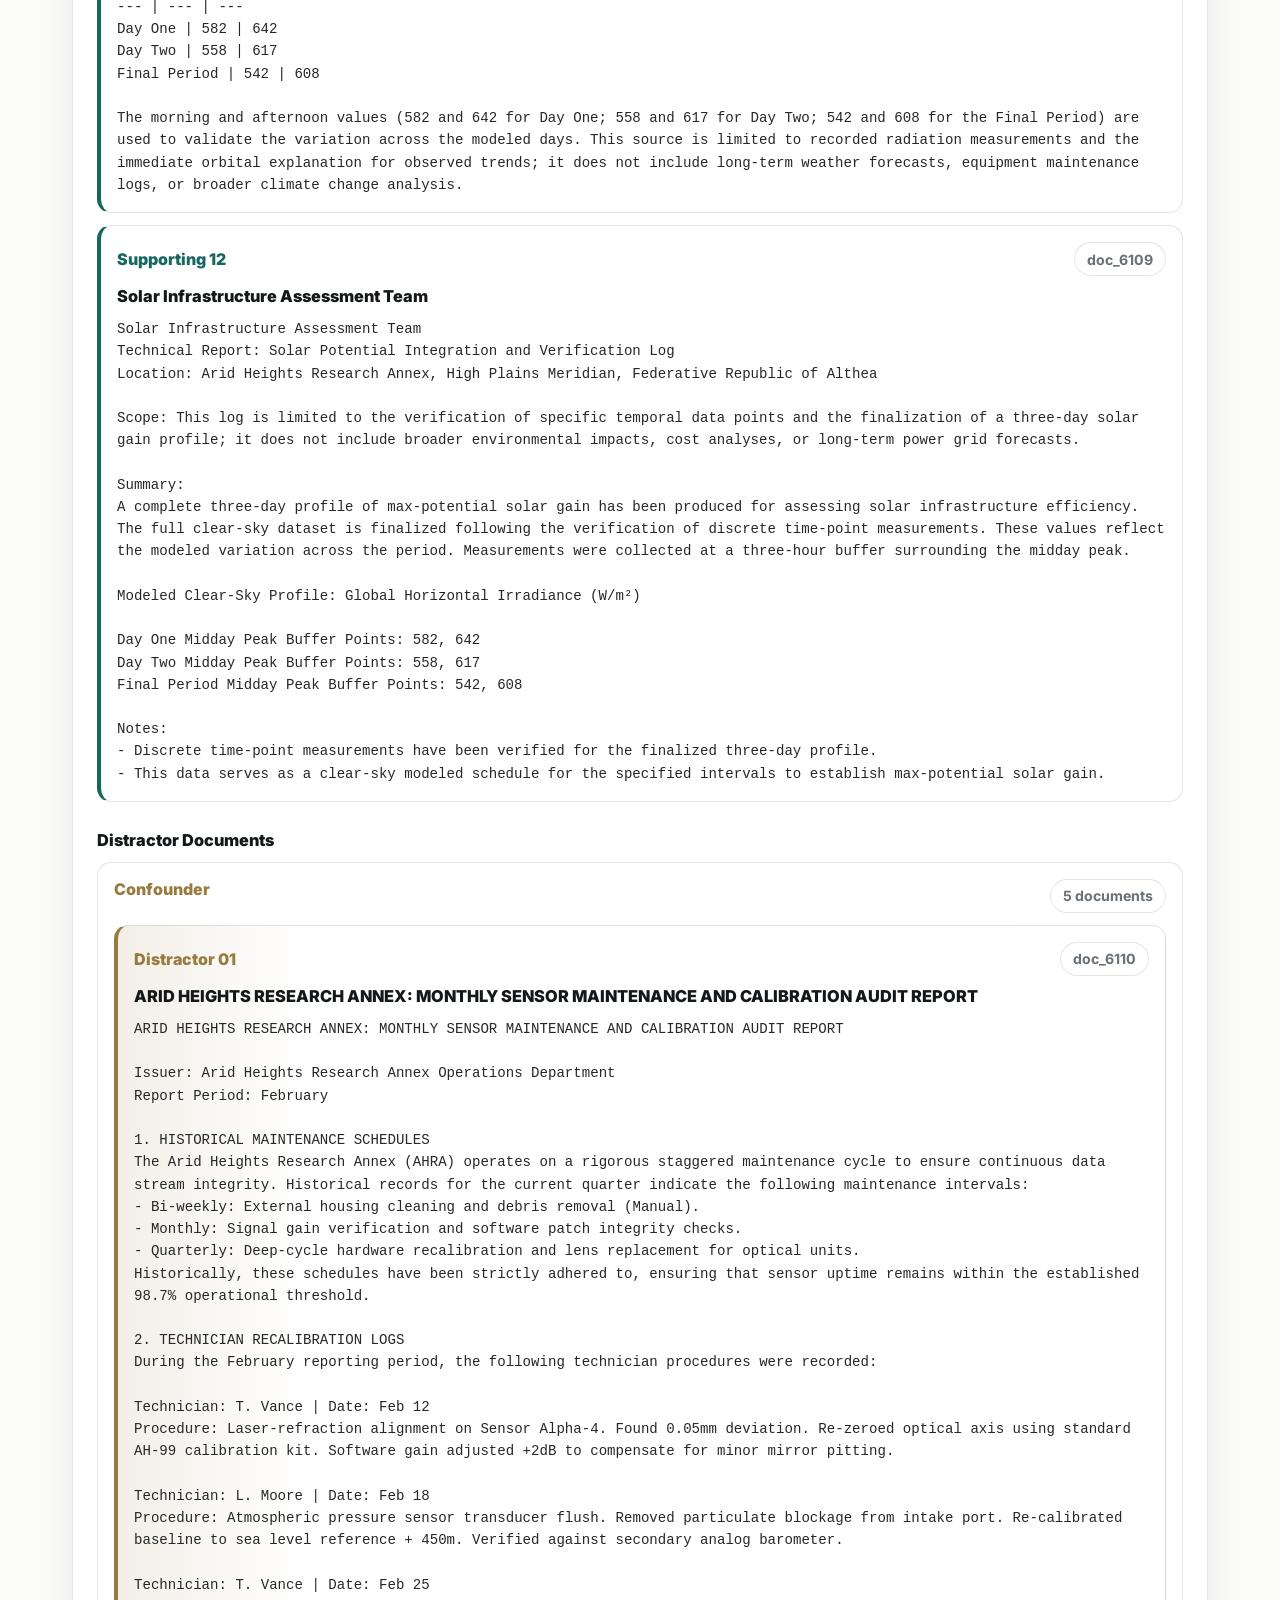
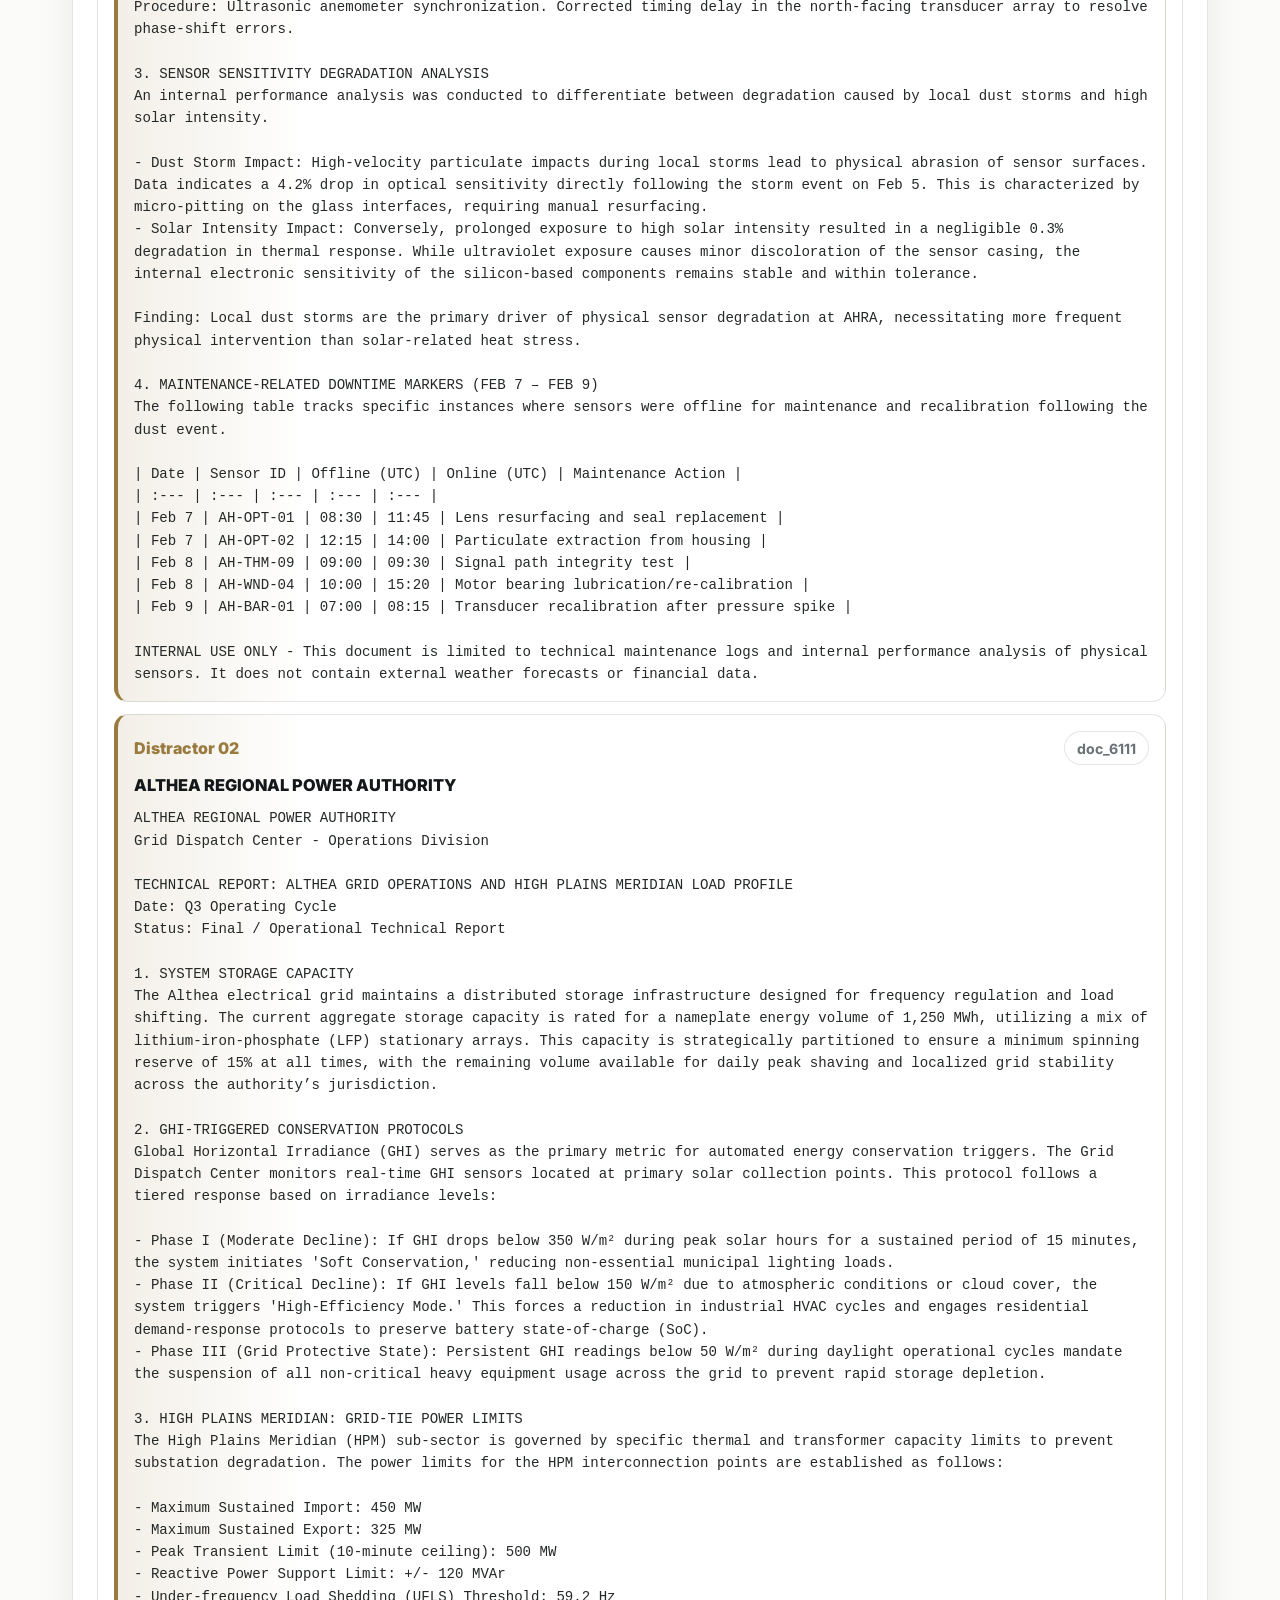
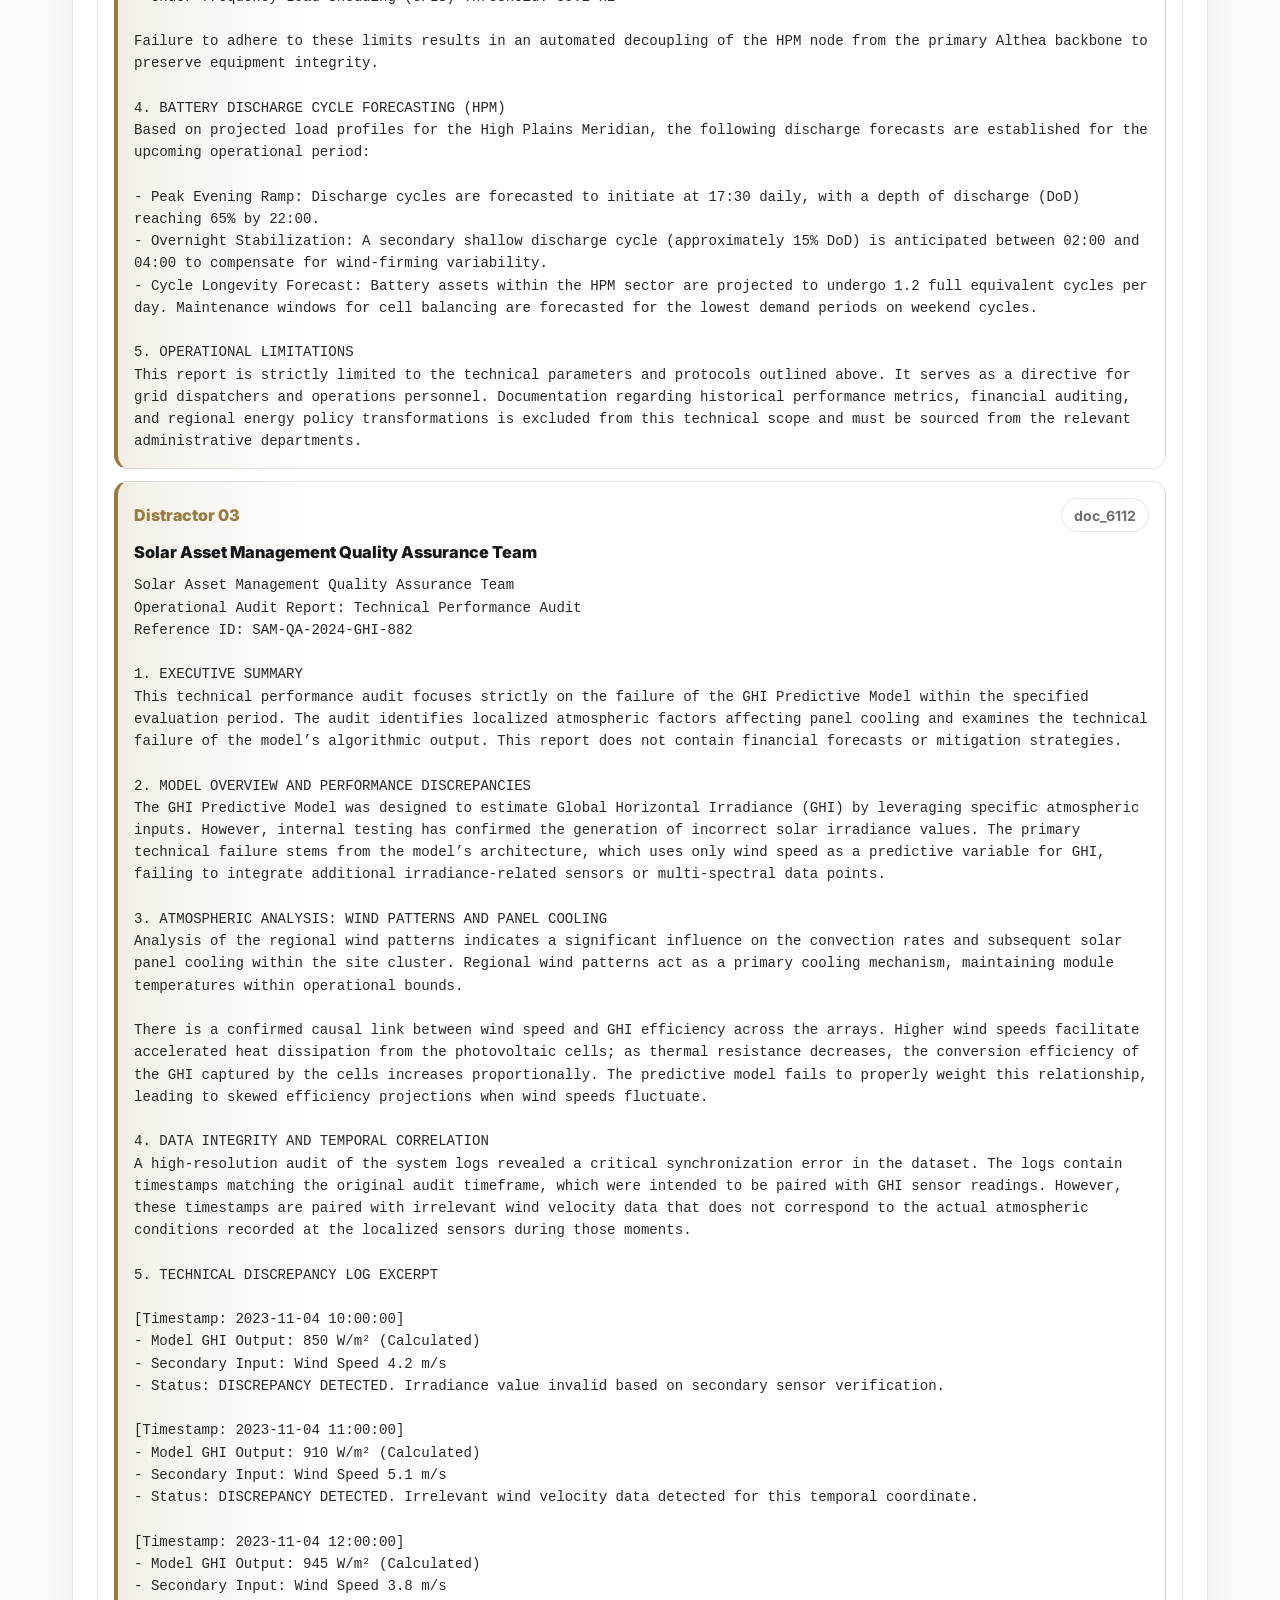
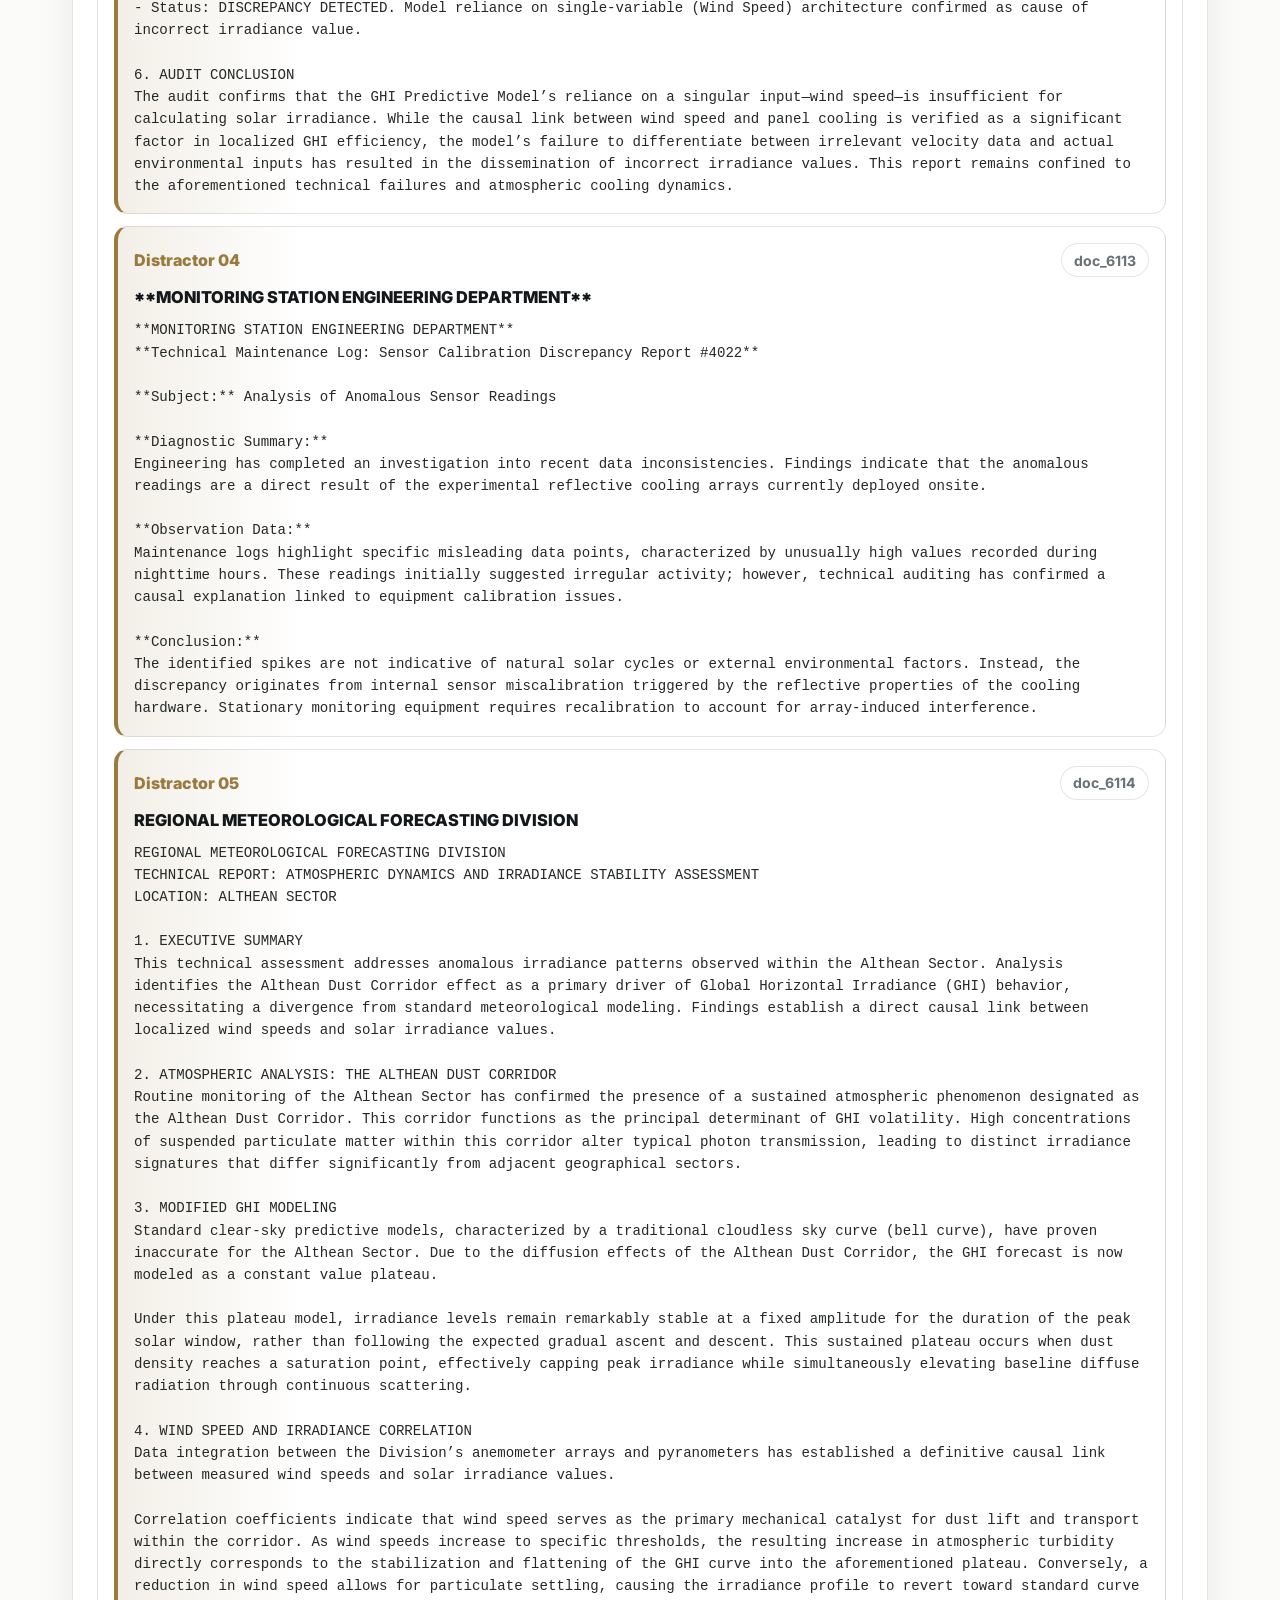
==== commit 8056b466: "Leaderboard: hidden-test (official) vs paper (reference) protocols + verified badges; add SUBMISSION" ====
--- a/docs/showcase/index.html
+++ b/docs/showcase/index.html
@@ -95,11 +95,11 @@
 
     <!-- task data registry (offline-friendly: each file registers into window.DRCIK_SHOWCASE) -->
     <script src="data/manifest.js"></script>
-    <script src="data/task_1.js"></script>
-    <script src="data/task_110.js"></script>
-    <script src="data/task_42.js"></script>
+    <script src="data/task_163.js"></script>
+    <script src="data/task_80.js"></script>
     <script src="data/task_201.js"></script>
-    <script src="data/task_19.js"></script>
+    <script src="data/task_227.js"></script>
+    <script src="data/task_43.js"></script>
     <script src="static/js/task_showcase.js"></script>
   </body>
 </html>
